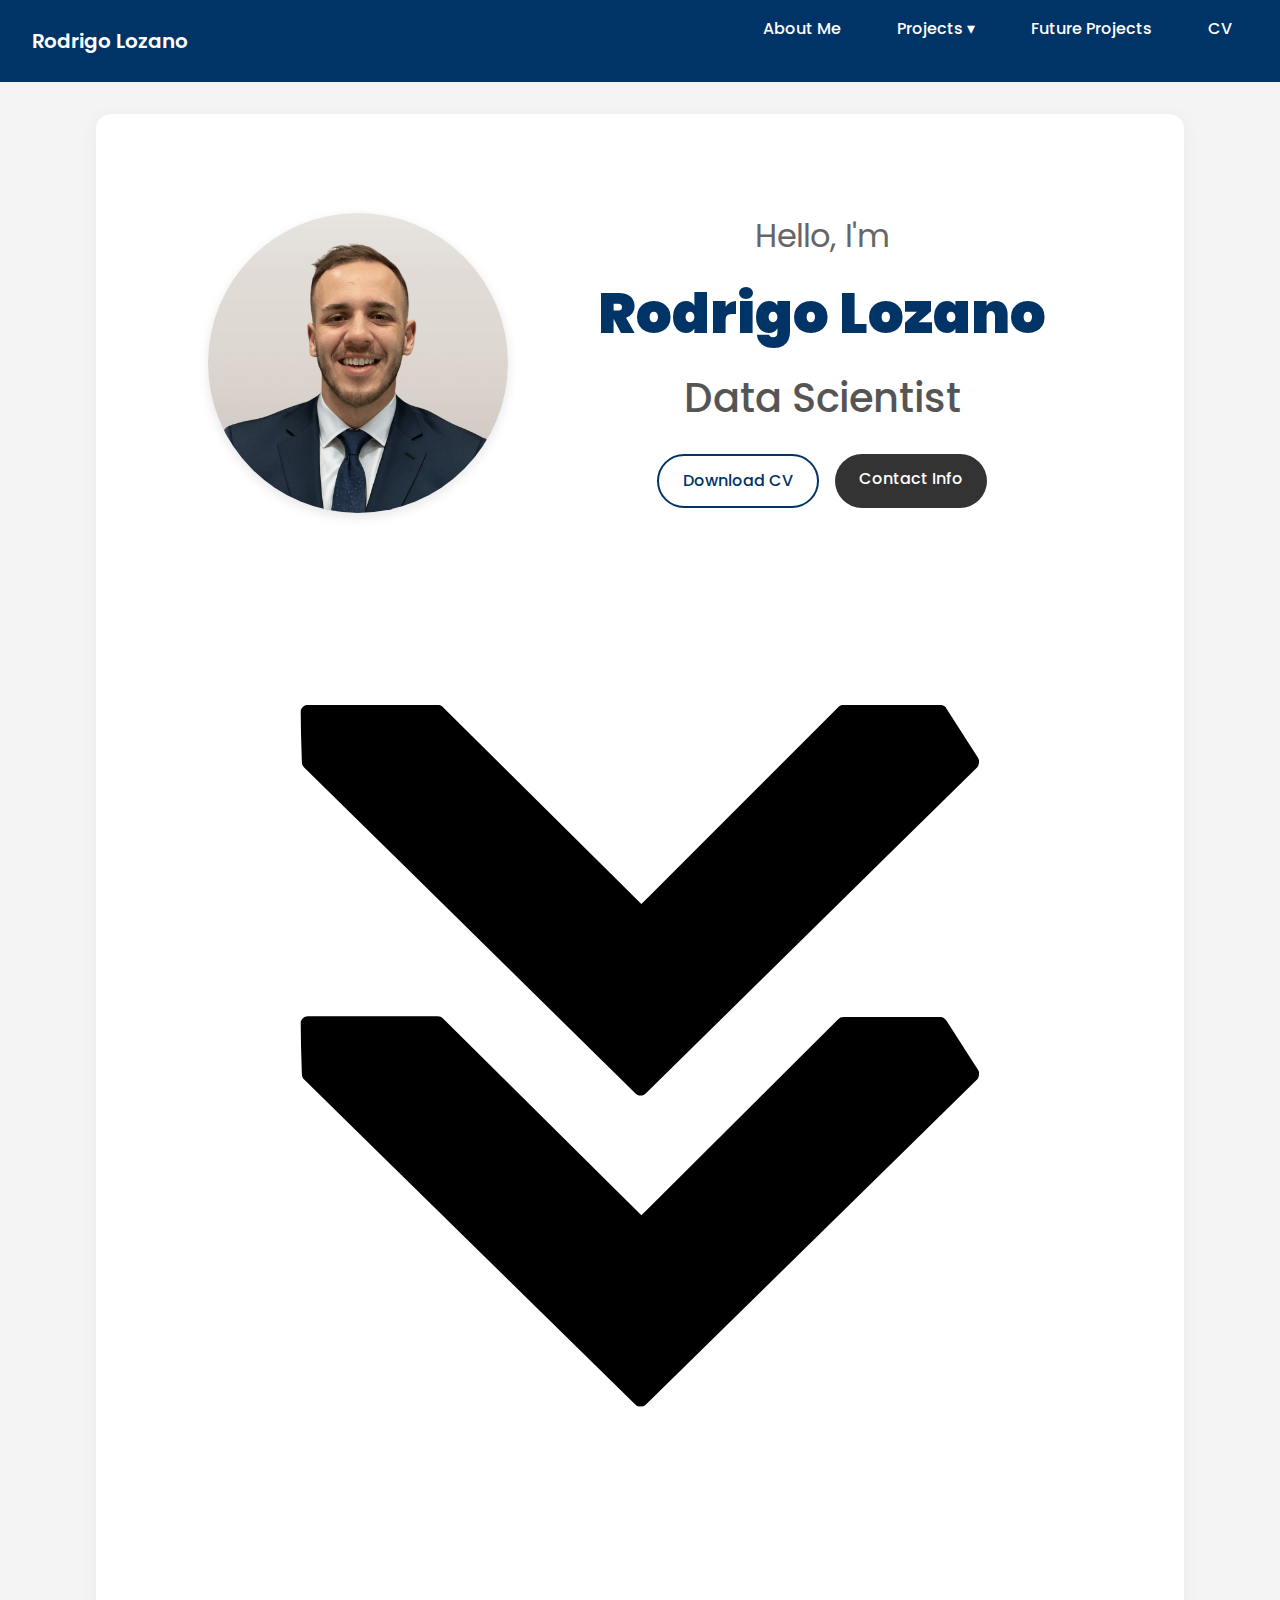
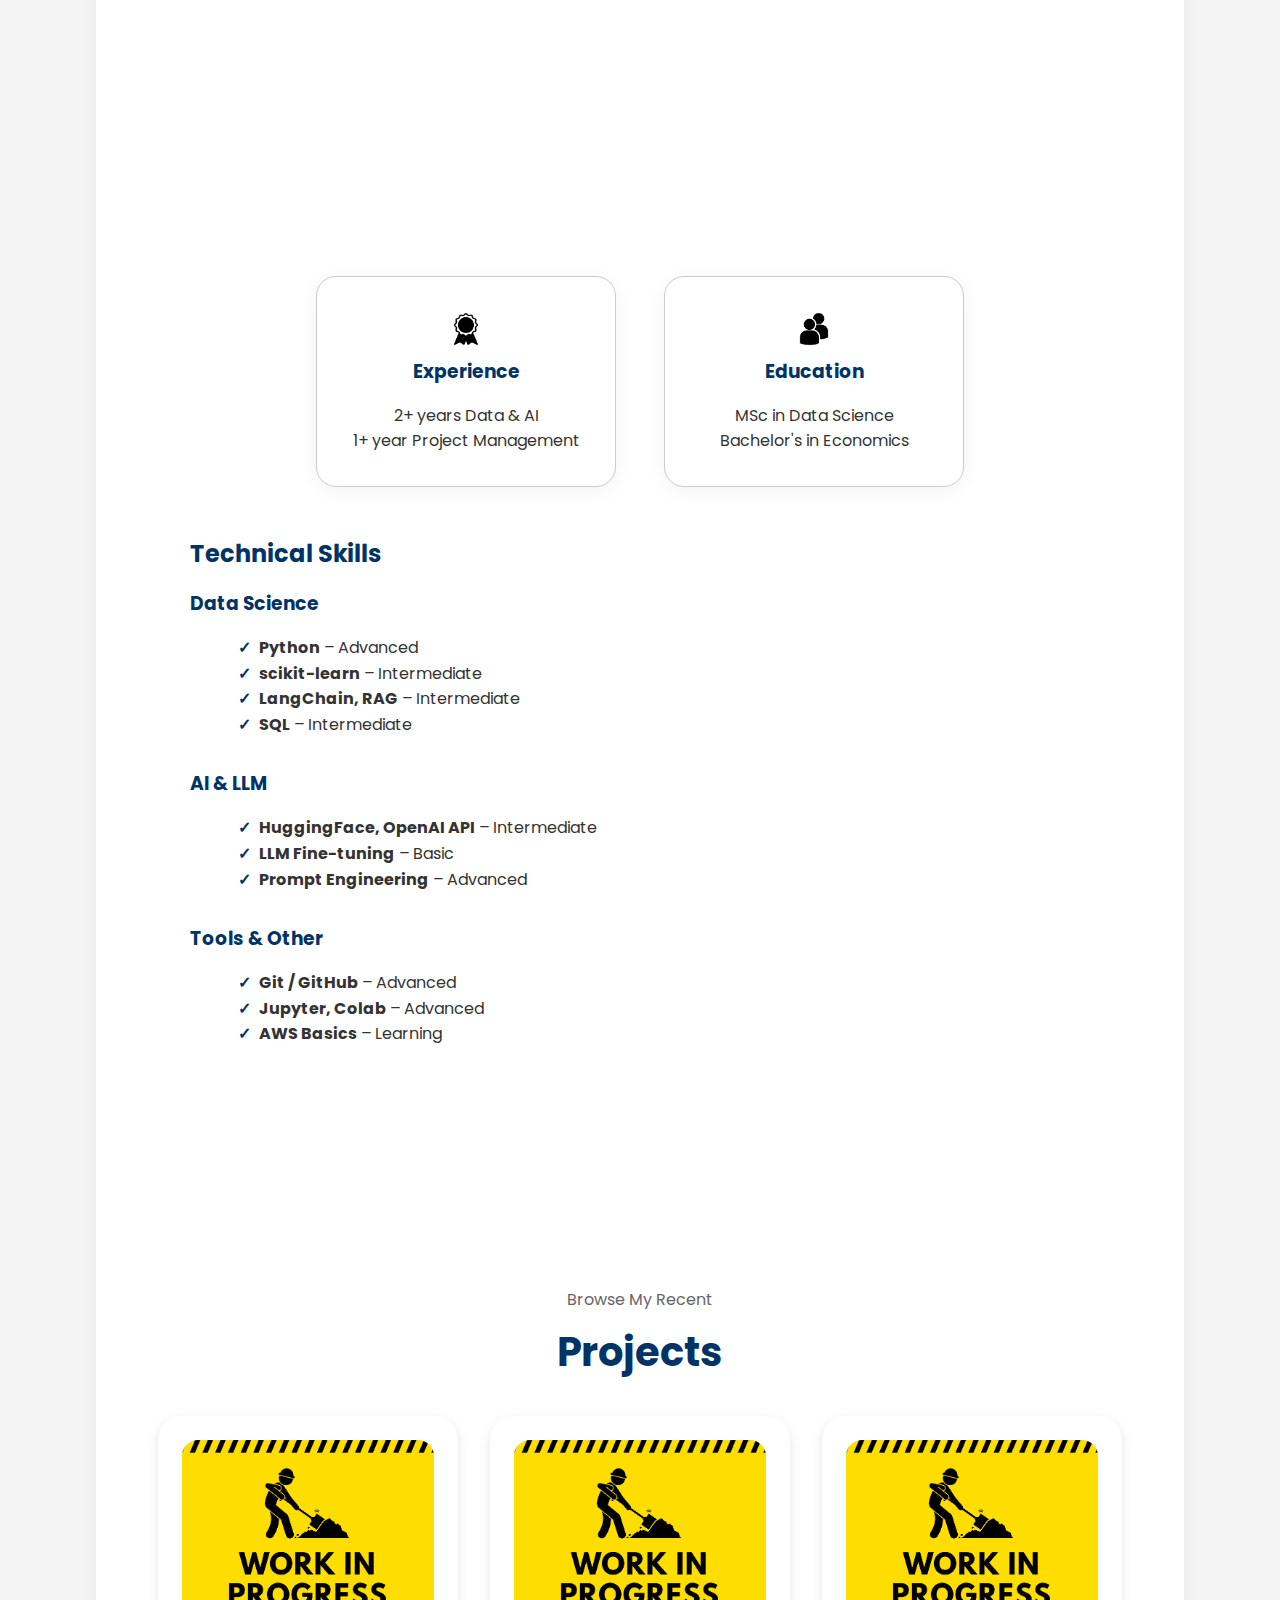
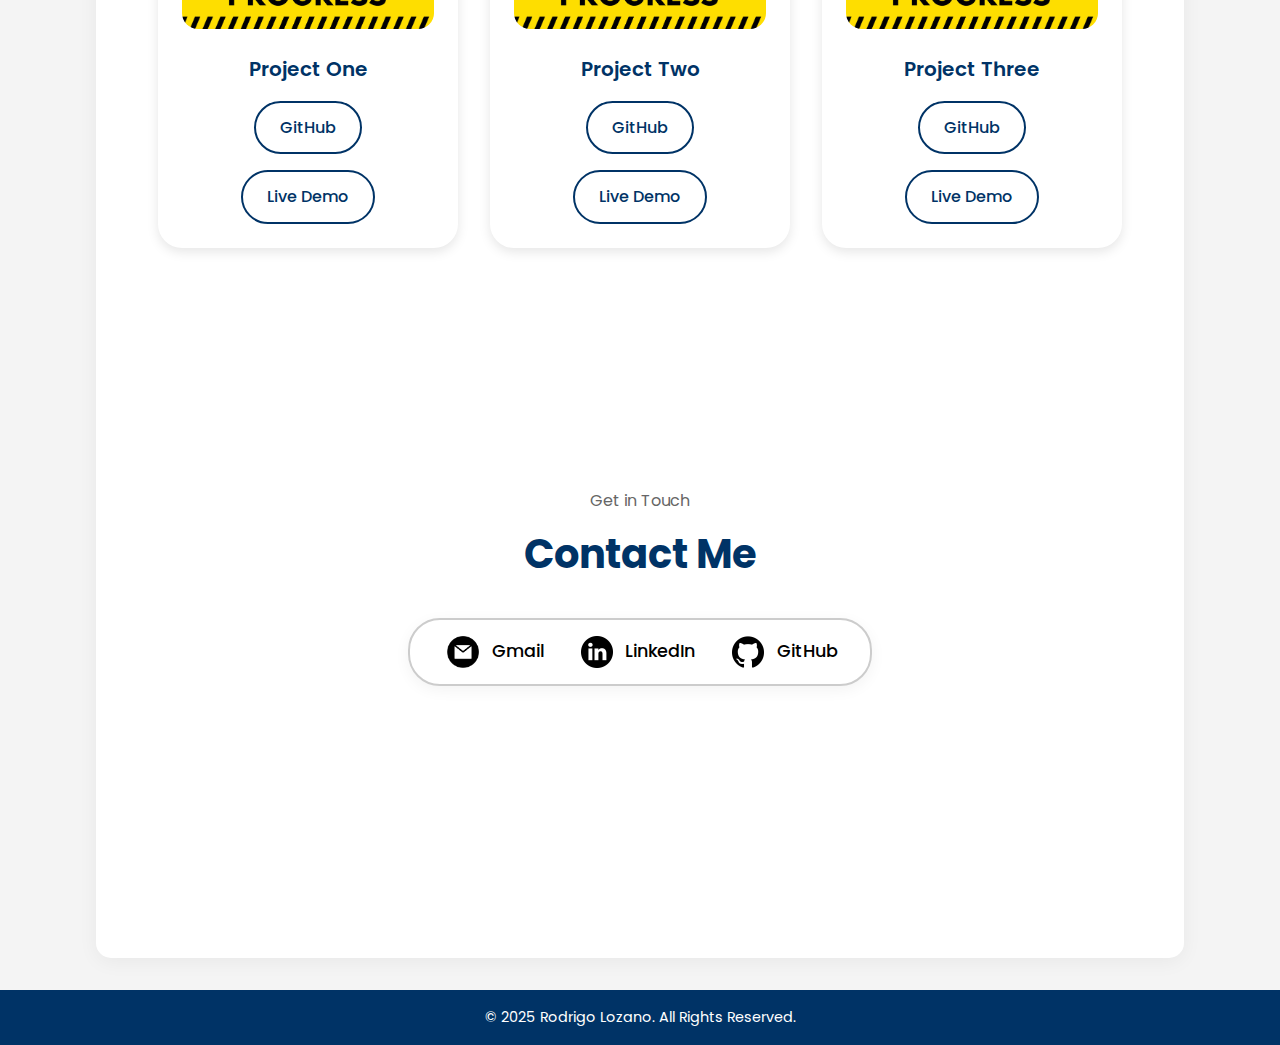
==== index.html @ 0133d7cf "Update index.html" ====
<!DOCTYPE html>
<html lang="es">
<head>
  <meta charset="UTF-8" />
  <meta name="viewport" content="width=device-width, initial-scale=1.0" />
  <link rel="icon" type="image/jpg" href="portfolio-html/assets/images/RL.jpg">
  <title>Rodrigo Lozano - Perfil Profesional</title>
  <link rel="stylesheet" href="./assets/css/styles.css" />
</head>
<body>
  <div id="menu-container"></div>

  <main>
    <!-- HERO -->
    <section class="hero" style="margin-bottom: 20rem;" style="margin-top: 15rem;">
      <div class="hero-img" >
        <img src="assets/images/IMG_8251-removebg-min_sq.png" alt="Rodrigo Lozano" />
      </div>
      <div class="hero-content">
        <p class="hero-subtitle">Hello, I'm</p>
        <h1 class="hero-title">Rodrigo Lozano</h1>
        <h2 class="hero-role">Data Scientist</h2>
        <div class="hero-buttons">
          <a href="cv.html" class="btn btn-outline">Download CV</a>
          <a href="#contact-section" class="btn btn-solid">Contact Info</a>
        </div>
      </div>
      <img src="./assets/images/arrow.png" alt="Arrow icon" class="icon arrow" onclick="location.href='./#mini-CV'">
    </section>

    <!-- MINI CV -->
    <section class="mini-CV" style="margin-bottom: 15rem;">
      
      <section class="cv-summary">
  <div class="cv-overview">
    <div class="cv-box">
      <img src="assets/images/experience.png" alt="Experience Icon" class="cv-icon" />
      <h3>Experience</h3>
      <p>2+ years Data & AI</p>
      <p>1+ year Project Management</p>
    </div>

    <div class="cv-box">
      <img src="assets/images/education.png" alt="Education Icon" class="cv-icon" />
      <h3>Education</h3>
      <p>MSc in Data Science</p>
      <p>Bachelor's in Economics</p>
    </div>
  </div>

  <div class="cv-skills">
    <h2 style="margin-top: 2rem;">Technical Skills</h2>

    <div class="cv-skill-group">
      <h3>Data Science</h3>
      <ul class="cv-skill-list">
        <li><strong>Python</strong> – Advanced</li>
        <li><strong>scikit-learn</strong> – Intermediate</li>
        <li><strong>LangChain, RAG</strong> – Intermediate</li>
        <li><strong>SQL</strong> – Intermediate</li>
      </ul>
    </div>

    <div class="cv-skill-group">
      <h3>AI & LLM</h3>
      <ul class="cv-skill-list">
        <li><strong>HuggingFace, OpenAI API</strong> – Intermediate</li>
        <li><strong>LLM Fine-tuning</strong> – Basic</li>
        <li><strong>Prompt Engineering</strong> – Advanced</li>
      </ul>
    </div>

    <div class="cv-skill-group">
      <h3>Tools & Other</h3>
      <ul class="cv-skill-list">
        <li><strong>Git / GitHub</strong> – Advanced</li>
        <li><strong>Jupyter, Colab</strong> – Advanced</li>
        <li><strong>AWS Basics</strong> – Learning</li>
      </ul>
    </div>
  </div>
</section>
    </section>

    <!-- PROJECT PREVIEWS -->    
    <section class="projects-section" style="margin-bottom: 15rem;">
  <p class="section-subtitle">Browse My Recent</p>
  <h2 class="section-title">Projects</h2>

  <div class="projects-container">

    <div class="project-card">
      <img src="./assets/images/project1-1.png" alt="Project 1">
      <h3>Project One</h3>
      <div class="project-links">
        <a href="https://github.com/RodLozano/project1" class="btn btn-outline" target="_blank">GitHub</a>
        <a href="projects/project1.html" class="btn btn-outline">Live Demo</a>
      </div>
    </div>

    <div class="project-card">
      <img src="./assets/images/project1-1.png" alt="Project 2">
      <h3>Project Two</h3>
      <div class="project-links">
        <a href="https://github.com/RodLozano/project2" class="btn btn-outline" target="_blank">GitHub</a>
        <a href="projects/project2.html" class="btn btn-outline">Live Demo</a>
      </div>
    </div>

    <div class="project-card">
      <img src="./assets/images/project1-1.png" alt="Project 3">
      <h3>Project Three</h3>
      <div class="project-links">
        <a href="https://github.com/RodLozano/project3" class="btn btn-outline" target="_blank">GitHub</a>
        <a href="projects/project3.html" class="btn btn-outline">Live Demo</a>
      </div>
    </div>

  </div>
</section>

    <!-- CONTACT SECTION -->
    <section id="contact-section" class="contact-section" style="margin-bottom: 15rem;" style="margin-top: 5rem;">
      <p class="section-subtitle">Get in Touch</p>
      <h2 class="section-title" style="color: #003366;">Contact Me</h2>
      <div class="contact-box">
        <a href="mailto:rodrigo@email.com" class="contact-link">
          <img src="assets/images/email.png" alt="Email" class="social-icon" />
          <span>Gmail</span>
        </a>
        <a href="https://www.linkedin.com/in/rodrigo-lozano-lucianez/" target="_blank" class="contact-link">
          <img src="assets/images/linkedin.png" alt="LinkedIn" class="social-icon" />
          <span>LinkedIn</span>
        </a>
        <a href="https://github.com/RodLozano" target="_blank" class="contact-link">
          <img src="assets/images/github.png" alt="GitHub" class="social-icon" />
          <span>GitHub</span>
        </a>
      </div>
    </section>
  </main>

  <!-- FOOTER -->
  <footer class="site-footer">
    <nav>
      <div class="nav-links-container">
        <p>&copy; 2025 Rodrigo Lozano. All Rights Reserved.</p>
      </div>
    </nav>
  </footer>

  <!-- JS para menú -->
  <script>
    fetch('menu.html')
      .then(response => response.text())
      .then(data => {
        document.getElementById('menu-container').innerHTML = data;

        const toggle = document.getElementById("dropdownToggle");
        const menu = document.getElementById("dropdownMenu");
        const hamburger = document.querySelector(".menu-toggle");
        const navMenu = document.querySelector(".nav-menu");

        toggle?.addEventListener("click", function(event) {
          event.preventDefault();
          menu.classList.toggle("show");
        });

        hamburger?.addEventListener("click", function() {
          navMenu.classList.toggle("show");
        });
      });
  </script>
</body>
</html>
---- assets/css/styles.css ----
/* Import Google Font */
@import url("https://fonts.googleapis.com/css2?family=Poppins:wght@300;400;500;600&display=swap");

/* Reset & Base */
* {
  margin: 0;
  padding: 0;
  box-sizing: border-box;
  font-family: "Poppins", sans-serif;
}

html {
  scroll-behavior: smooth;
}

body {
  background-color: #f4f4f4;
  color: #333;
  line-height: 1.6;
  font-size: 16px;
}

a {
  color: #0066cc;
  text-decoration: none;
  transition: color 0.3s ease;
}

a:hover {
  text-decoration: underline;
  color: #004080;
}

h1, h2, h3 {
  color: #003366;
  margin-bottom: 1rem;
}

main {
  width: 85%;
  margin: 2rem auto;
  padding: 2rem;
  background-color: white;
  border-radius: 15px;
  box-shadow: 0 4px 20px rgba(0, 0, 0, 0.05);
}

ul {
  list-style-type: disc;
  margin-left: 2rem;
  margin-bottom: 1.5rem;
}

/* Navigation */
.navbar {
  display: flex;
  align-items: center;
  justify-content: space-between;
  padding: 1rem 2rem;
  background-color: #003366;
}

.logo {
  font-size: 1.25rem;
  font-weight: 600;
  color: white;
  text-decoration: none;
  margin-right: auto;
}

.logo:hover {
  text-decoration: none;
  color: white;
}

.menu-toggle {
  display: none;
  font-size: 1.75rem;
  background: none;
  border: none;
  color: white;
  cursor: pointer;
  position: absolute;
  top: 1rem;
  right: 1.5rem;
  z-index: 200;
}

.nav-menu {
  display: flex;
  gap: 1.5rem;
  justify-content: flex-end;
  align-items: center;
  list-style: none;
}

.nav-menu li {
  position: relative;
}

.nav-menu a {
  color: white;
  font-weight: 500;
  padding: 0.75rem 1rem;
  border-radius: 8px;
  transition: background-color 0.3s ease;
}

.nav-menu a:hover {
  background-color: #004080;
}

.dropdown-content {
  display: none;
  position: absolute;
  top: 100%;
  left: 0;
  background-color: #004080;
  min-width: 200px;
  border-radius: 8px;
  box-shadow: 0 4px 12px rgba(0, 0, 0, 0.1);
  z-index: 100;
  padding: 0.5rem 0;
}

.dropdown-content li a {
  padding: 0.75rem 1rem;
  color: white;
}

.dropdown-content li a:hover {
  background-color: #005599;
}
.dropdown:hover .dropdown-content {
  display: block;
}
.show {
  display: block;
}

/* Hero Section */
.hero {
  display: flex;
  flex-wrap: wrap;
  align-items: center;
  justify-content: center;
  gap: 2rem;
  margin-top: 4rem;
  margin-bottom: 4rem;
  text-align: center;
  padding: 0 1rem;
}

.hero-img img {
  width: 100%;
  max-width: 300px;
  height: auto;
  aspect-ratio: 1 / 1;
  object-fit: cover;
  border-radius: 50%;
  box-shadow: 0 4px 12px rgba(0, 0, 0, 0.1);
}
.hero-img {
  margin-right: 2rem;
}

@media (max-width: 768px) {
  .hero-img {
    margin-right: 0;
    margin-bottom: 1.5rem;
  }
}
.hero-content {
  max-width: 500px;
  width: 100%;
}

.hero-subtitle {
  font-size: clamp(1.2rem, 2.5vw, 2rem);
  color: #666;
  margin-bottom: 0.5rem;
}

.hero-title {
  font-size: clamp(2rem, 5vw, 3.5rem);
  font-weight: 900;
  margin-bottom: 0.5rem;
}

.hero-role {
  font-size: clamp(1.5rem, 4vw, 2.5rem);
  font-weight: 500;
  color: #555;
  margin-bottom: 1.5rem;
}

.hero-buttons {
  display: flex;
  justify-content: center;
  gap: 1rem;
  margin-bottom: 1rem;
  flex-wrap: wrap;
}


.btn {
  display: inline-block;
  padding: 0.75rem 1.5rem;
  font-weight: 500;
  border-radius: 30px;
  font-size: 1rem;
  text-decoration: none;
  cursor: pointer;
}

.btn-outline {
  border: 2px solid #003366;
  color: #003366;
  background-color: transparent;
}

.btn-outline:hover {
  background-color: #003366;
  color: white;
}

.btn-solid {
  background-color: #333;
  color: white;
  border: none;
}

/* Contact Section */
.contact-section {
  text-align: center;
  margin: 5rem 0;
}

.section-subtitle {
  color: #666;
  font-size: 1rem;
  margin-bottom: 0.5rem;
}

.section-title {
  font-size: 2.5rem;
  font-weight: 700;
  margin-bottom: 2rem;
  color: #003366;
}

.contact-box {
  display: inline-flex;
  gap: 2rem;
  padding: 1rem 2rem;
  border: 2px solid #ccc;
  border-radius: 2rem;
  background-color: white;
  box-shadow: 0 4px 15px rgba(0, 0, 0, 0.05);
}

.contact-link {
  display: flex;
  align-items: center;
  gap: 0.5rem;
  font-weight: 500;
  color: #000;
  text-decoration: none;
  font-size: 1.1rem;
}

.contact-link:hover {
  color: #0066cc;
}

.social-icon {
  width: 32px;
  height: 32px;
  object-fit: contain;
  transition: transform 0.2s ease;
  margin: 0 0.3rem;
  display: inline-block;
}

.social-icon:hover {
  transform: scale(1.1);
}

/* Footer */
.site-footer {
  background-color: #003366;
  color: white;
  text-align: center;
  padding: 1rem;
  font-size: 0.9rem;
}

/* CV Summary */
.cv-summary {
  margin-top: 3rem;
  text-align: center;
}

.cv-overview {
  display: flex;
  justify-content: center;
  gap: 3rem;
  flex-wrap: wrap;
  margin-bottom: 3rem;
}

.cv-box {
  border: 1px solid #ccc;
  border-radius: 20px;
  padding: 2rem;
  width: 300px;
  background-color: white;
  box-shadow: 0 4px 20px rgba(0, 0, 0, 0.05);
  text-align: center;
}

.cv-icon {
  width: 40px;
  height: 40px;
}

.cv-skills {
  max-width: 900px;
  margin: 0 auto;
  text-align: left;
}

.cv-skill-group {
  margin-bottom: 2rem;
}

.cv-skill-list {
  list-style: none;
  padding-left: 1rem;
}

.cv-skill-list li::before {
  content: "✓";
  margin-right: 0.5rem;
  color: #003366;
  font-weight: bold;
}

.tech-badge {
  display: inline-block;
  background-color: #003366;
  color: white;
  padding: 0.3rem 0.6rem;
  border-radius: 12px;
  font-size: 0.8rem;
  margin: 0.2rem 0.3rem;
}

/* Carousel */
.carousel-container {
  position: relative;
  overflow: hidden;
  max-width: 100%;
  margin: 2rem auto;
}

.carousel-track {
  display: flex;
  transition: transform 0.3s ease-in-out;
}

.carousel-image {
  max-width: 100%;
  height: auto;
  border-radius: 10px;
  margin-right: 1rem;
}

.carousel-btn {
  position: absolute;
  top: 50%;
  transform: translateY(-50%);
  background-color: rgba(0, 0, 0, 0.5);
  color: white;
  border: none;
  padding: 0.5rem 1rem;
  cursor: pointer;
  z-index: 1;
}

.carousel-btn.prev {
  left: 0;
}

.carousel-btn.next {
  right: 0;
}

/* Responsive */
@media (max-width: 768px) {
  .menu-toggle {
    display: block;
  }

  .nav-menu {
    display: none;
    flex-direction: column;
    align-items: flex-start;
    background-color: #003366;
    position: absolute;
    top: 60px;
    right: 0;
    width: 100%;
    padding: 1rem 1.5rem;
  }

  .nav-menu.show {
    display: flex;
  }

  .contact-box {
    flex-direction: column;
    gap: 1rem;
  }

  .hero-buttons {
    flex-direction: column;
    gap: 0.5rem;
  }

  .cv-overview {
    flex-direction: column;
    align-items: center;
  }
}
.projects-section {
  text-align: center;
  margin-top: 5rem;
}

.projects-container {
  display: flex;
  flex-wrap: wrap;
  justify-content: center;
  gap: 2rem;
  margin-top: 2rem;
}

.project-card {
  background-color: white;
  border-radius: 24px;
  padding: 1.5rem;
  max-width: 300px;
  box-shadow: 0 4px 12px rgba(0,0,0,0.1);
  transition: transform 0.3s ease;
}

.project-card img {
  width: 100%;
  border-radius: 16px;
  margin-bottom: 1rem;
}

.project-card h3 {
  font-size: 1.25rem;
  margin-bottom: 1rem;
  font-weight: 600;
}

.project-card:hover {
  transform: translateY(-5px);
}

.project-links {
  display: flex;
  justify-content: center;
  gap: 1rem;
  flex-wrap: wrap;
}
.dropdown-content {
  display: none;
  position: absolute;
  top: 100%;
  left: 0;
  background-color: #004080;
  min-width: 250px;
  border-radius: 8px;
  box-shadow: 0 4px 12px rgba(0, 0, 0, 0.15);
  z-index: 100;
  padding: 0.5rem 0;
}

.dropdown-content li {
  list-style: none; /* elimina el punto */
}

.dropdown-content li a {
  padding: 0.75rem 1.2rem;
  display: block;
  color: white;
  font-weight: 400;
  white-space: nowrap;
  text-align: left;
}

.dropdown-content li a:hover {
  background-color: #005599;
  color: #fff;
}

.dropdown {
  position: relative;
}
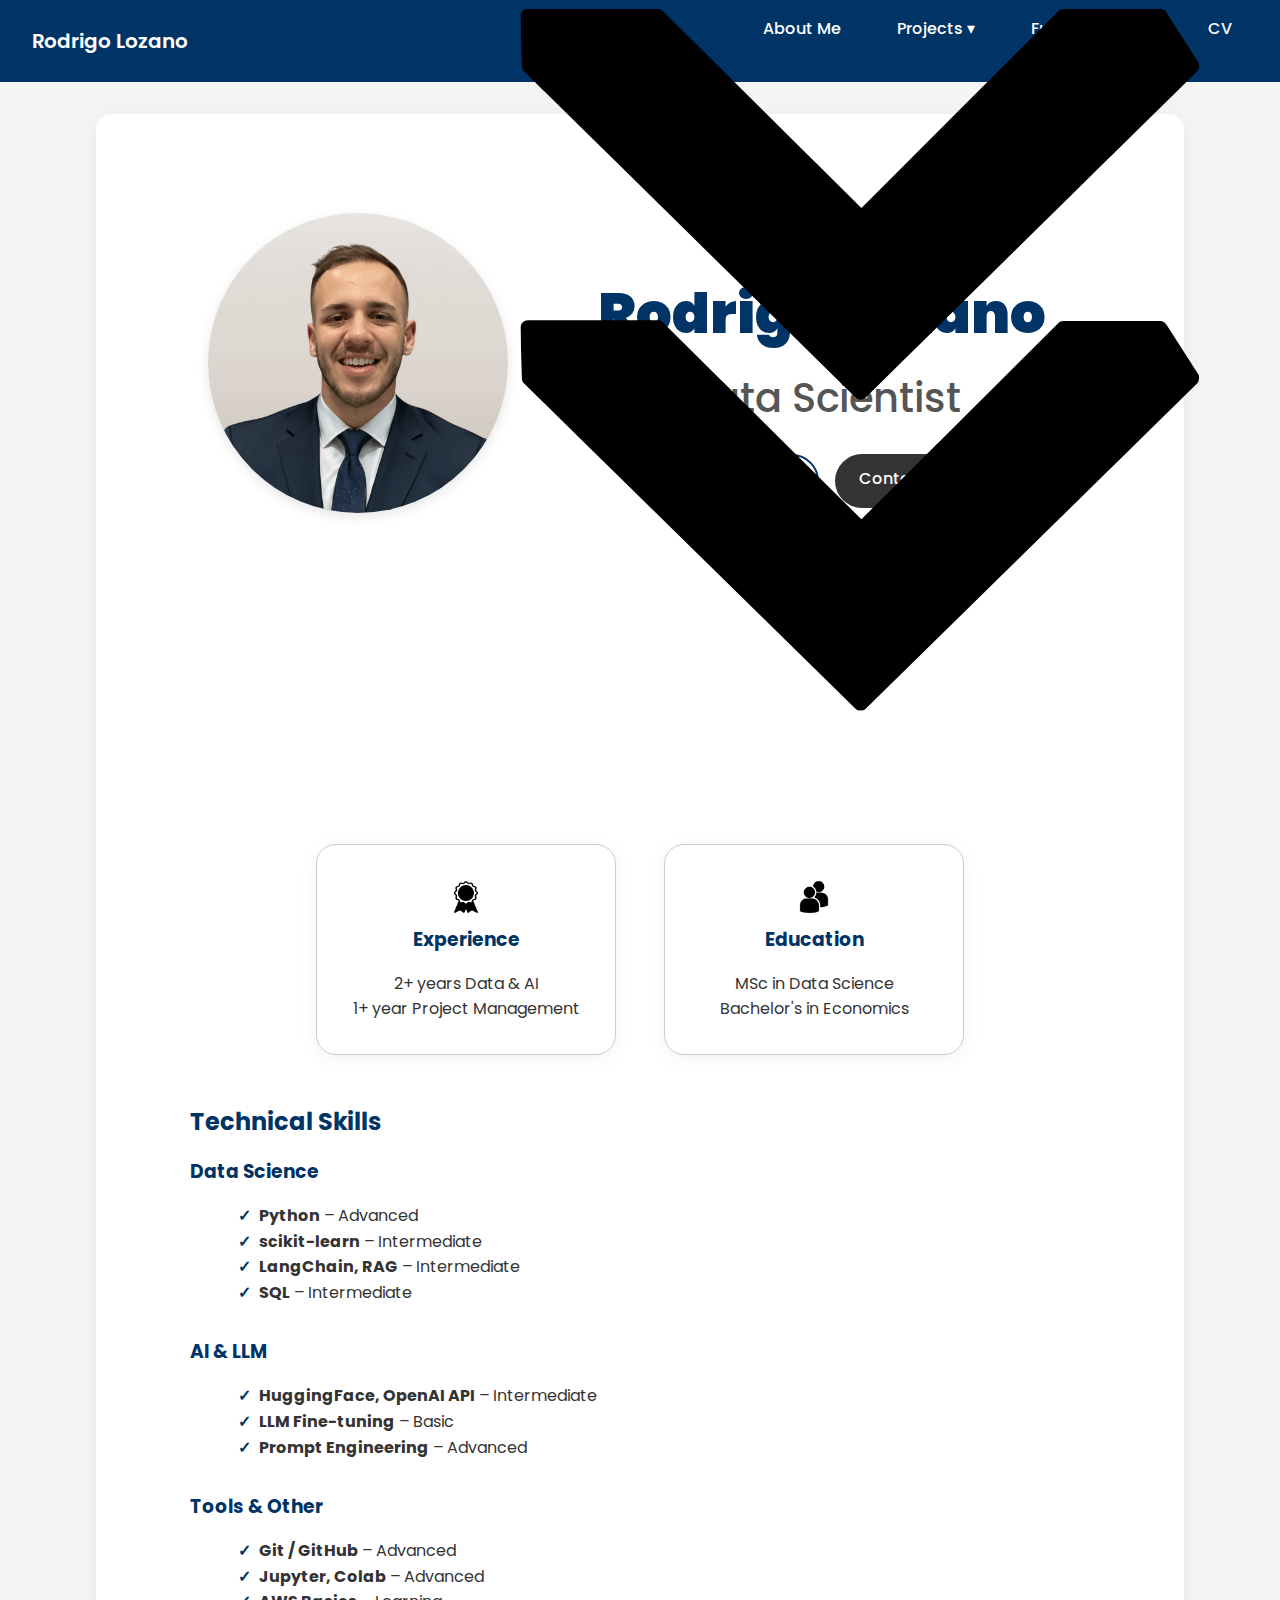
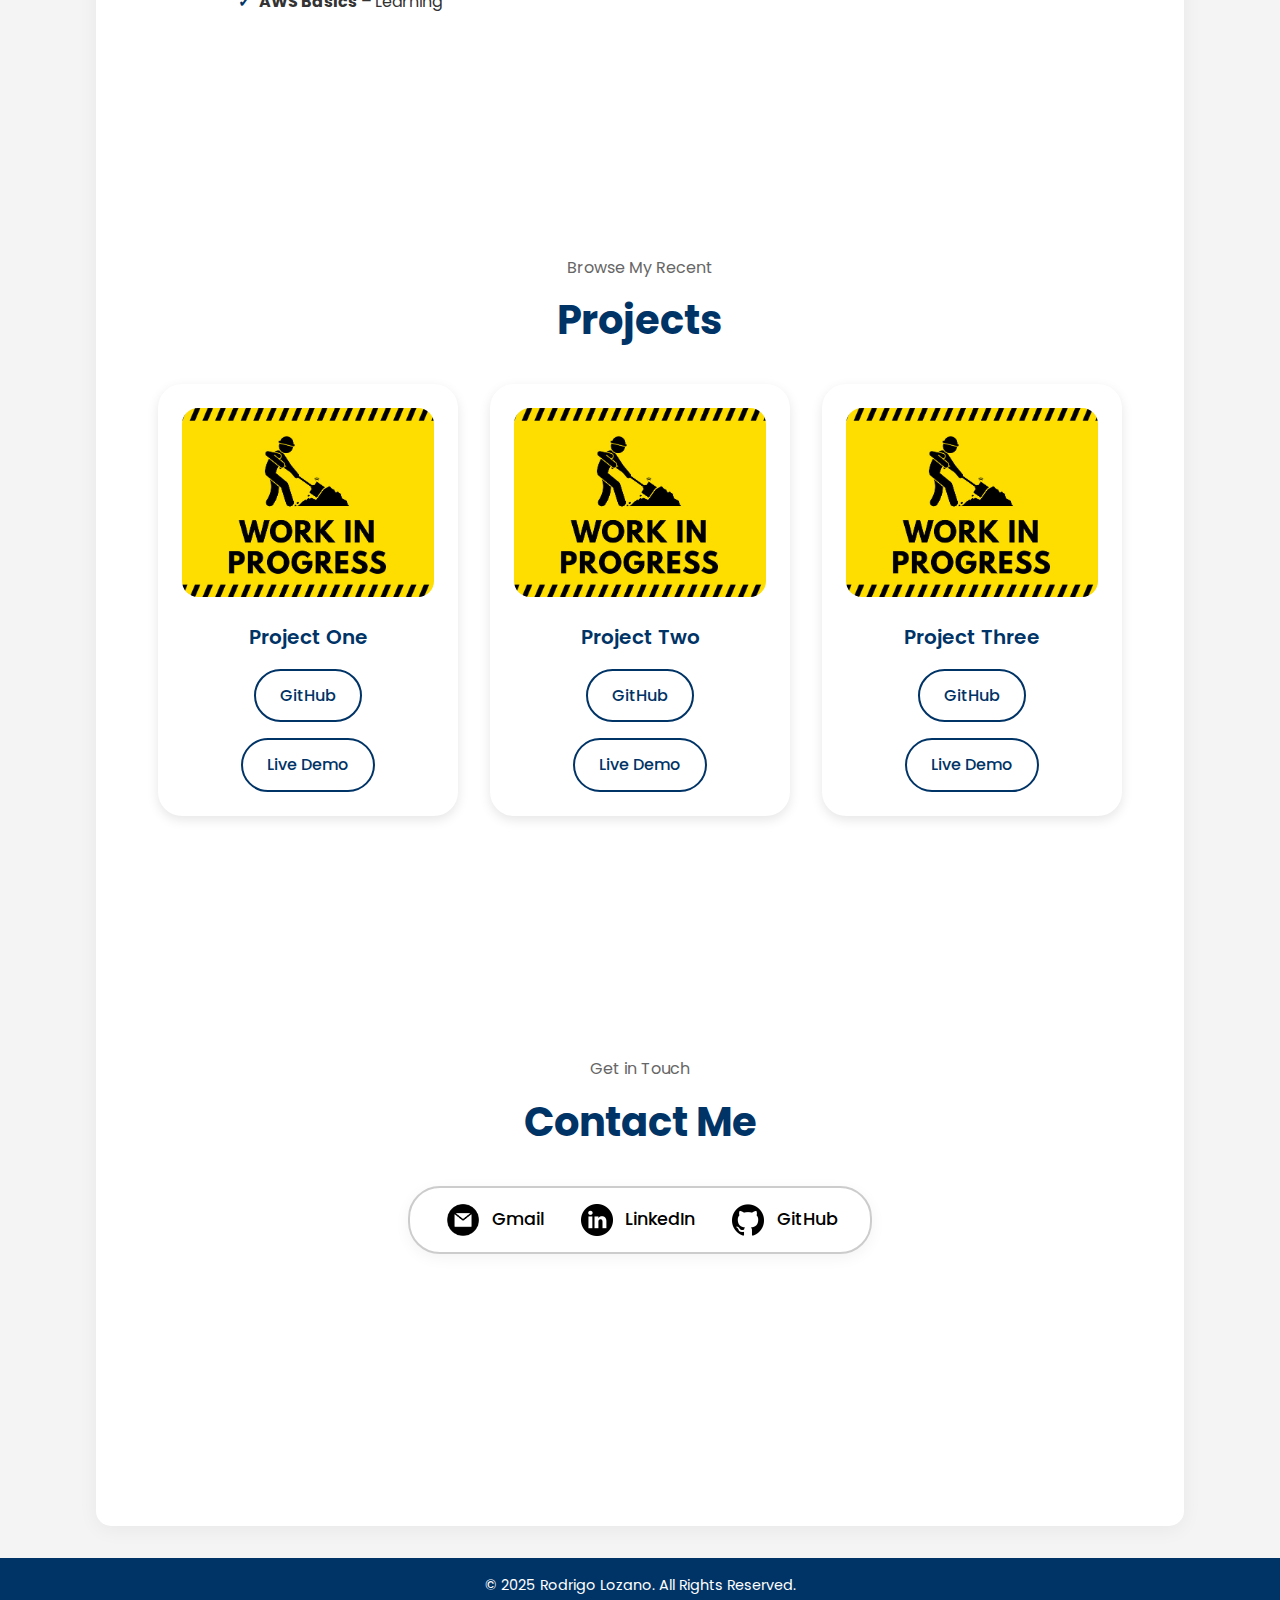
==== commit c65126d0: "Update index.html" ====
--- a/index.html
+++ b/index.html
@@ -25,7 +25,7 @@
           <a href="#contact-section" class="btn btn-solid">Contact Info</a>
         </div>
       </div>
-      <img src="./assets/images/arrow.png" alt="Arrow icon" class="icon arrow" onclick="location.href='./#mini-CV'">
+      <img src="./assets/images/arrow.png" alt="Arrow icon" class="icon arrow" onclick="location.href='./#cv-summary'">
     </section>
 
     <!-- MINI CV -->
--- a/assets/css/styles.css
+++ b/assets/css/styles.css
@@ -511,3 +511,8 @@
 .dropdown {
   position: relative;
 }
+.arrow {
+  position: absolute;
+  right: -5rem;
+  bottom: 2.5rem;
+}
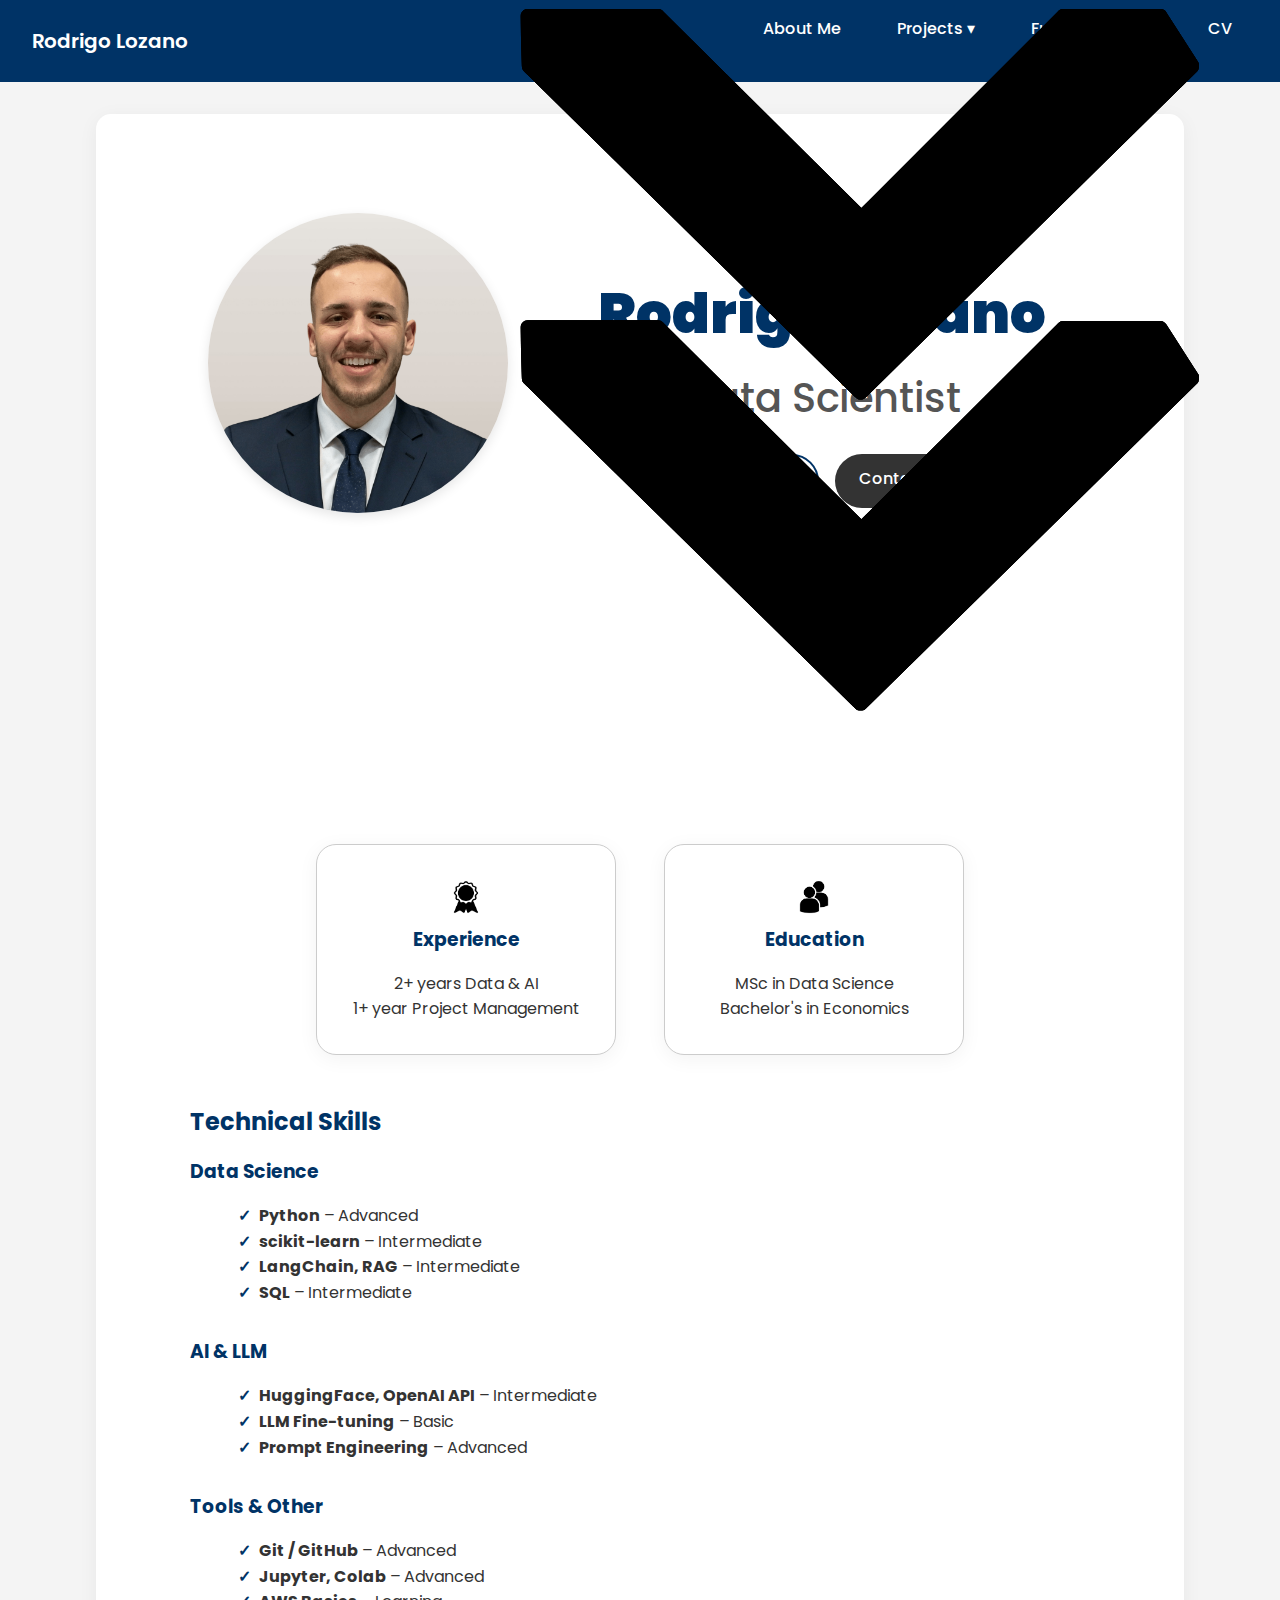
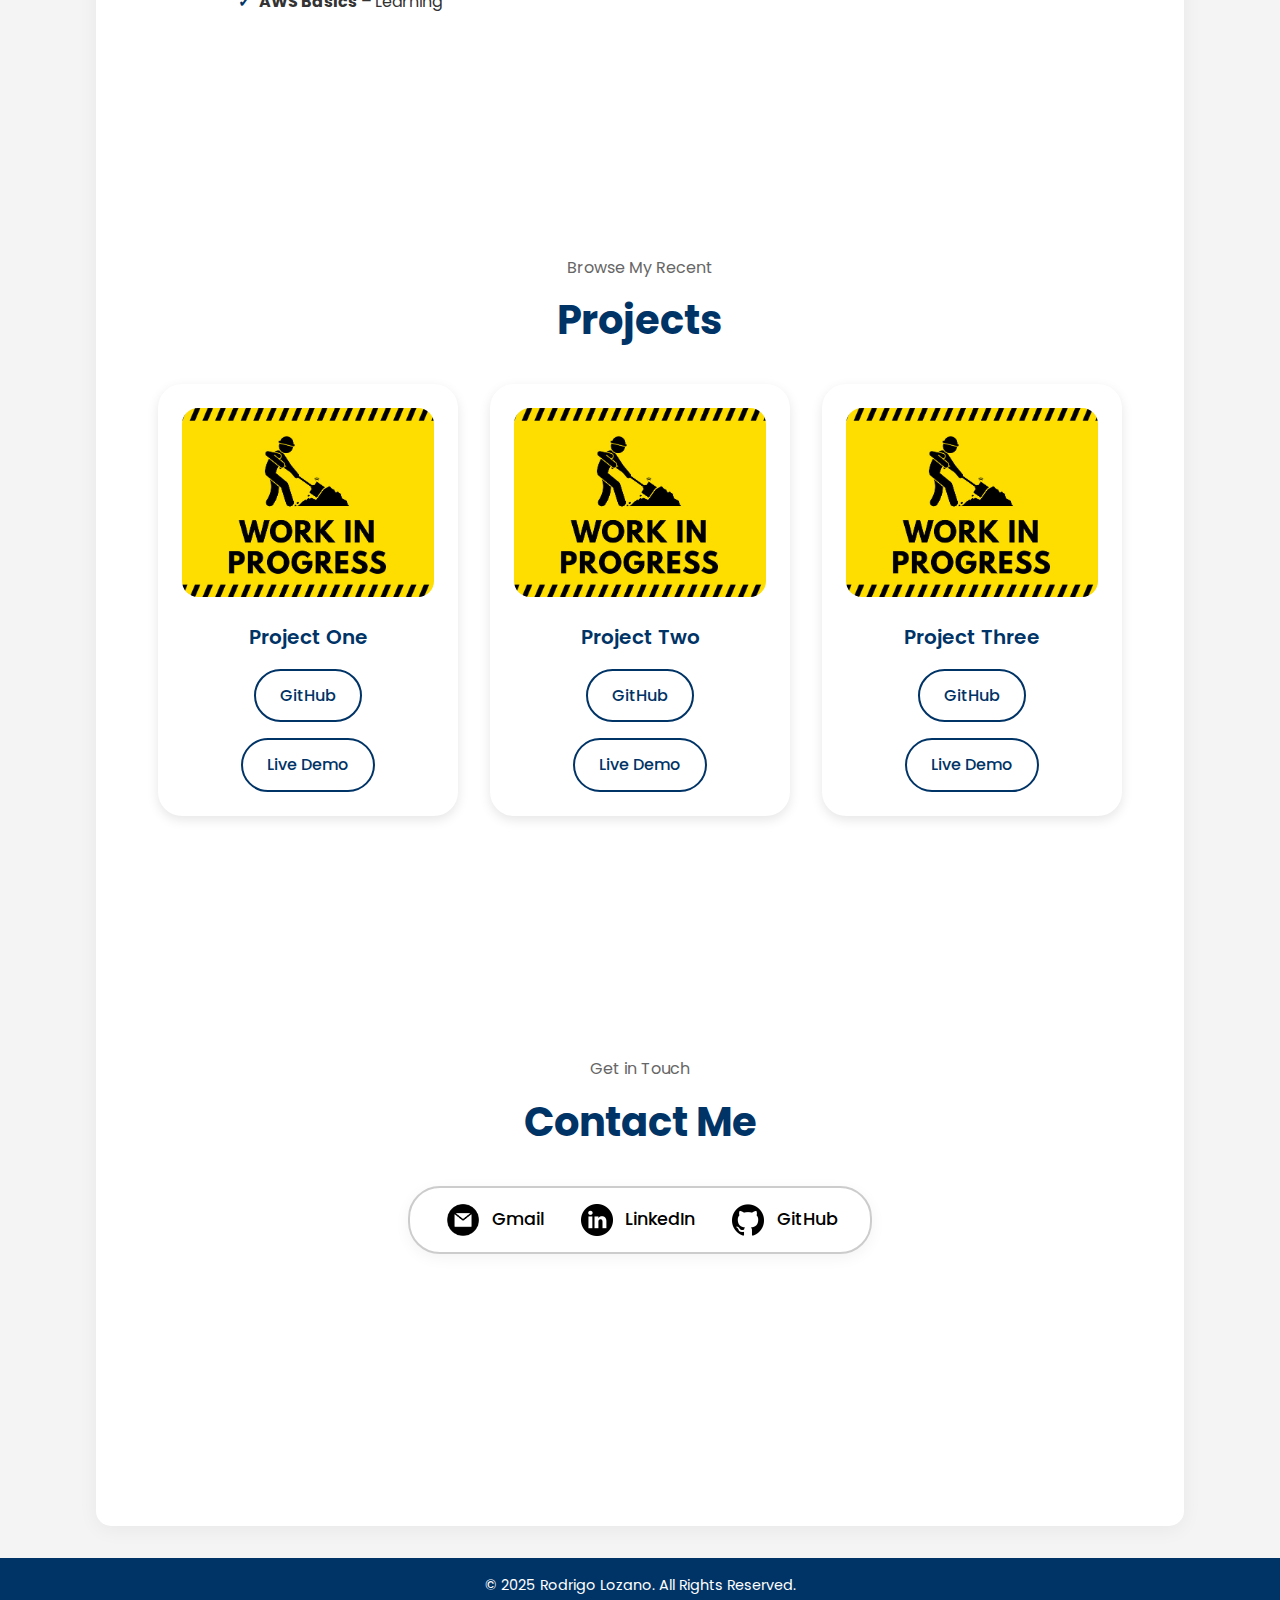
==== commit ed570541: "Update index.html" ====
--- a/index.html
+++ b/index.html
@@ -79,6 +79,7 @@
       </ul>
     </div>
   </div>
+        <img src="./assets/images/arrow.png" alt="Arrow icon" class="icon arrow" onclick="location.href='./#projects-section'">
 </section>
     </section>
 
@@ -116,7 +117,8 @@
       </div>
     </div>
 
-  </div>
+  </div>      
+        <img src="./assets/images/arrow.png" alt="Arrow icon" class="icon arrow" onclick="location.href='./#contact-section'">
 </section>
 
     <!-- CONTACT SECTION -->
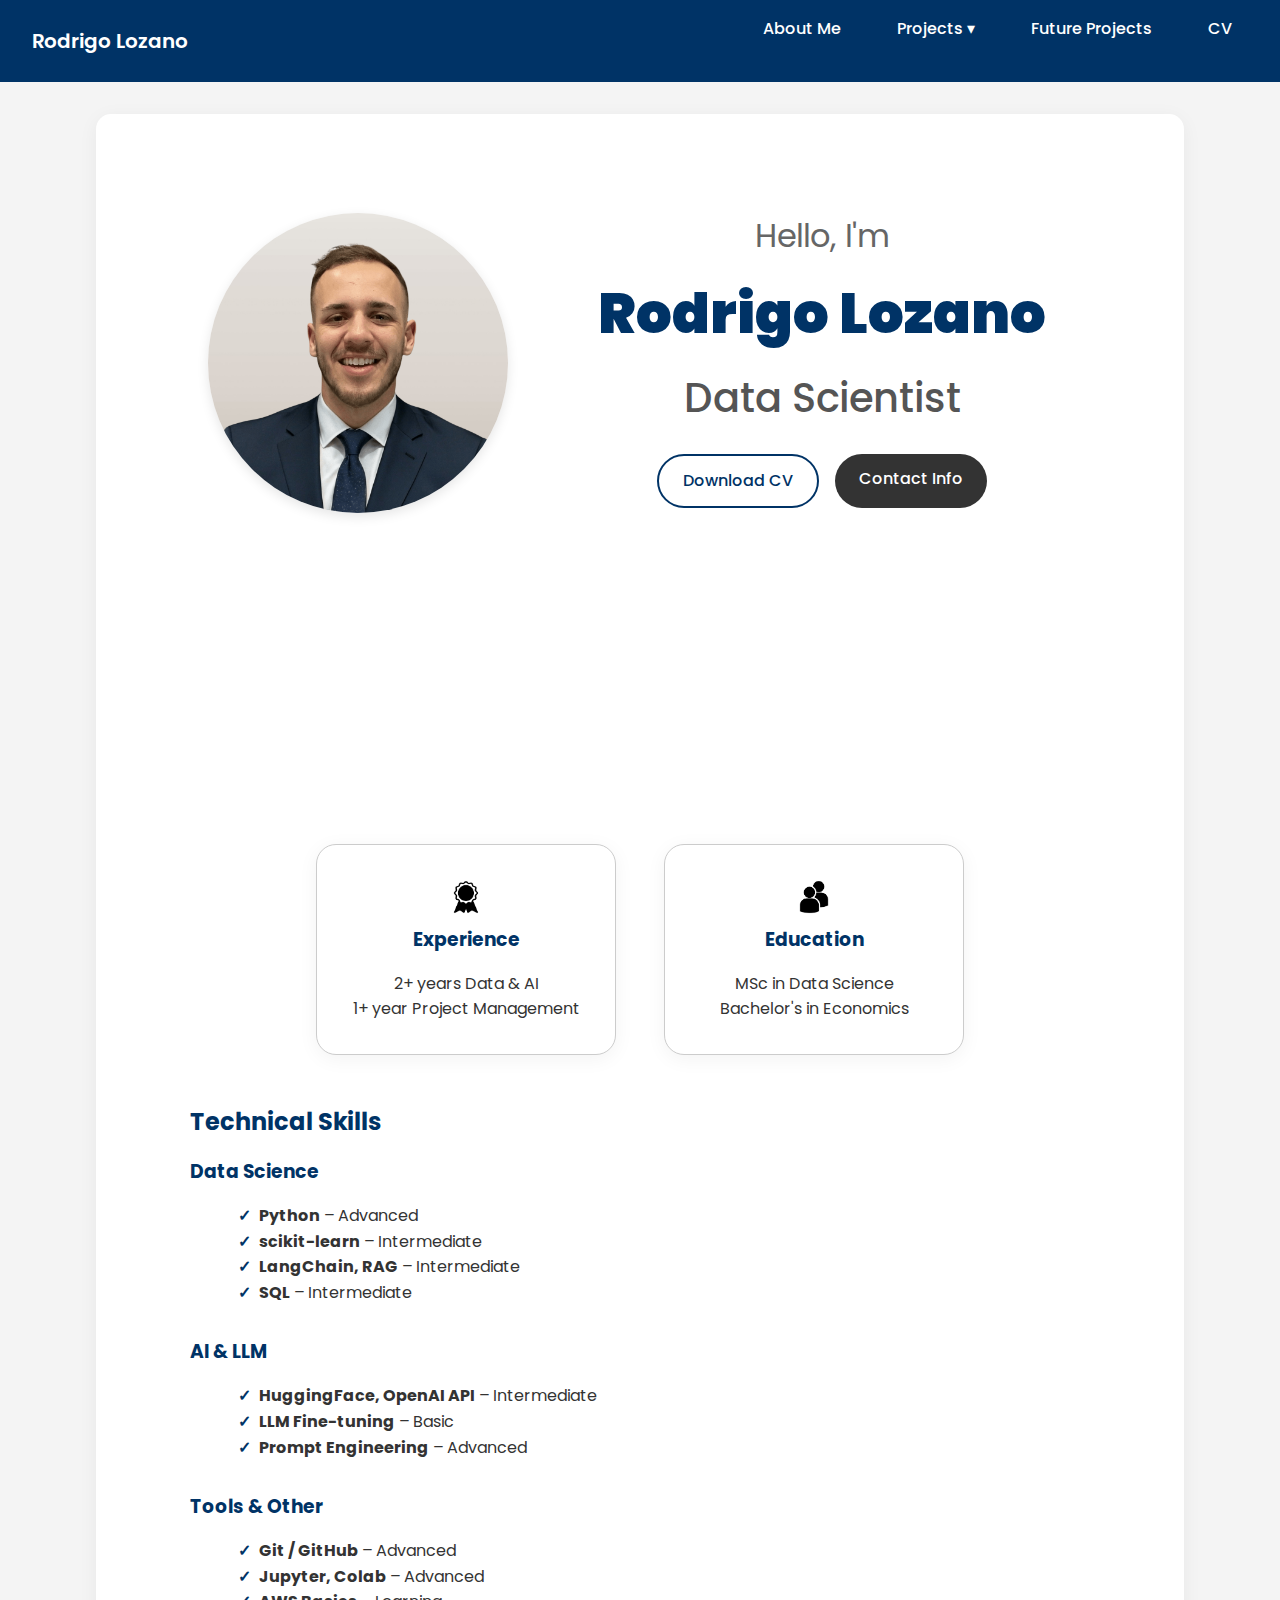
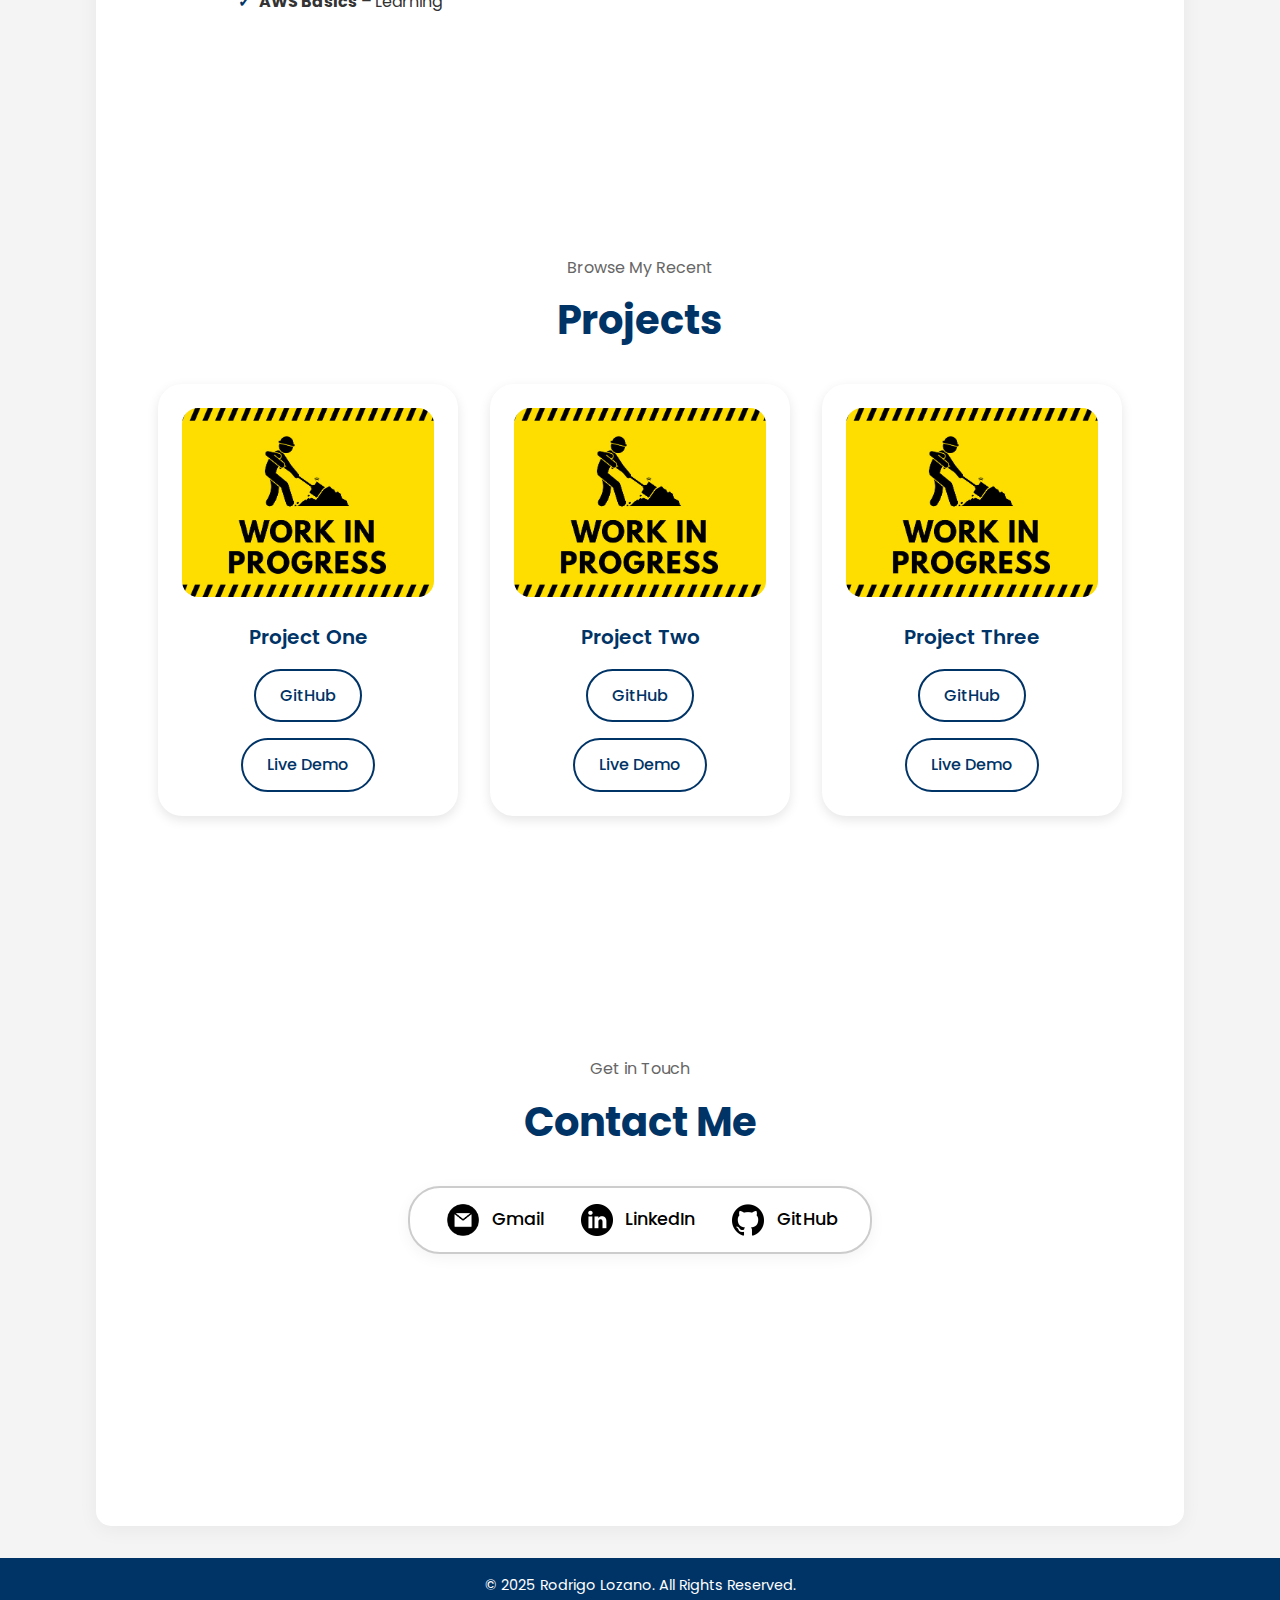
==== commit 7595e88e: "Update index.html" ====
--- a/index.html
+++ b/index.html
@@ -25,7 +25,7 @@
           <a href="#contact-section" class="btn btn-solid">Contact Info</a>
         </div>
       </div>
-      <img src="./assets/images/arrow.png" alt="Arrow icon" class="icon arrow" onclick="location.href='./#cv-summary'">
+      <img src="./assets/images/arrow.png" alt="arrow" class="arrow" onclick="location.href='./#cv-summary'">
     </section>
 
     <!-- MINI CV -->
@@ -79,7 +79,7 @@
       </ul>
     </div>
   </div>
-        <img src="./assets/images/arrow.png" alt="Arrow icon" class="icon arrow" onclick="location.href='./#projects-section'">
+        <img src="./assets/images/arrow.png" alt="Arrow icon" class="arrow" onclick="location.href='./#projects-section'">
 </section>
     </section>
 
@@ -118,7 +118,7 @@
     </div>
 
   </div>      
-        <img src="./assets/images/arrow.png" alt="Arrow icon" class="icon arrow" onclick="location.href='./#contact-section'">
+        <img src="./assets/images/arrow.png" alt="Arrow icon" class="arrow" onclick="location.href='./#contact-section'">
 </section>
 
     <!-- CONTACT SECTION -->
--- a/assets/css/styles.css
+++ b/assets/css/styles.css
@@ -513,6 +513,8 @@
 }
 .arrow {
   position: absolute;
+  width: 32px;
+  height: 32px;
   right: -5rem;
   bottom: 2.5rem;
 }
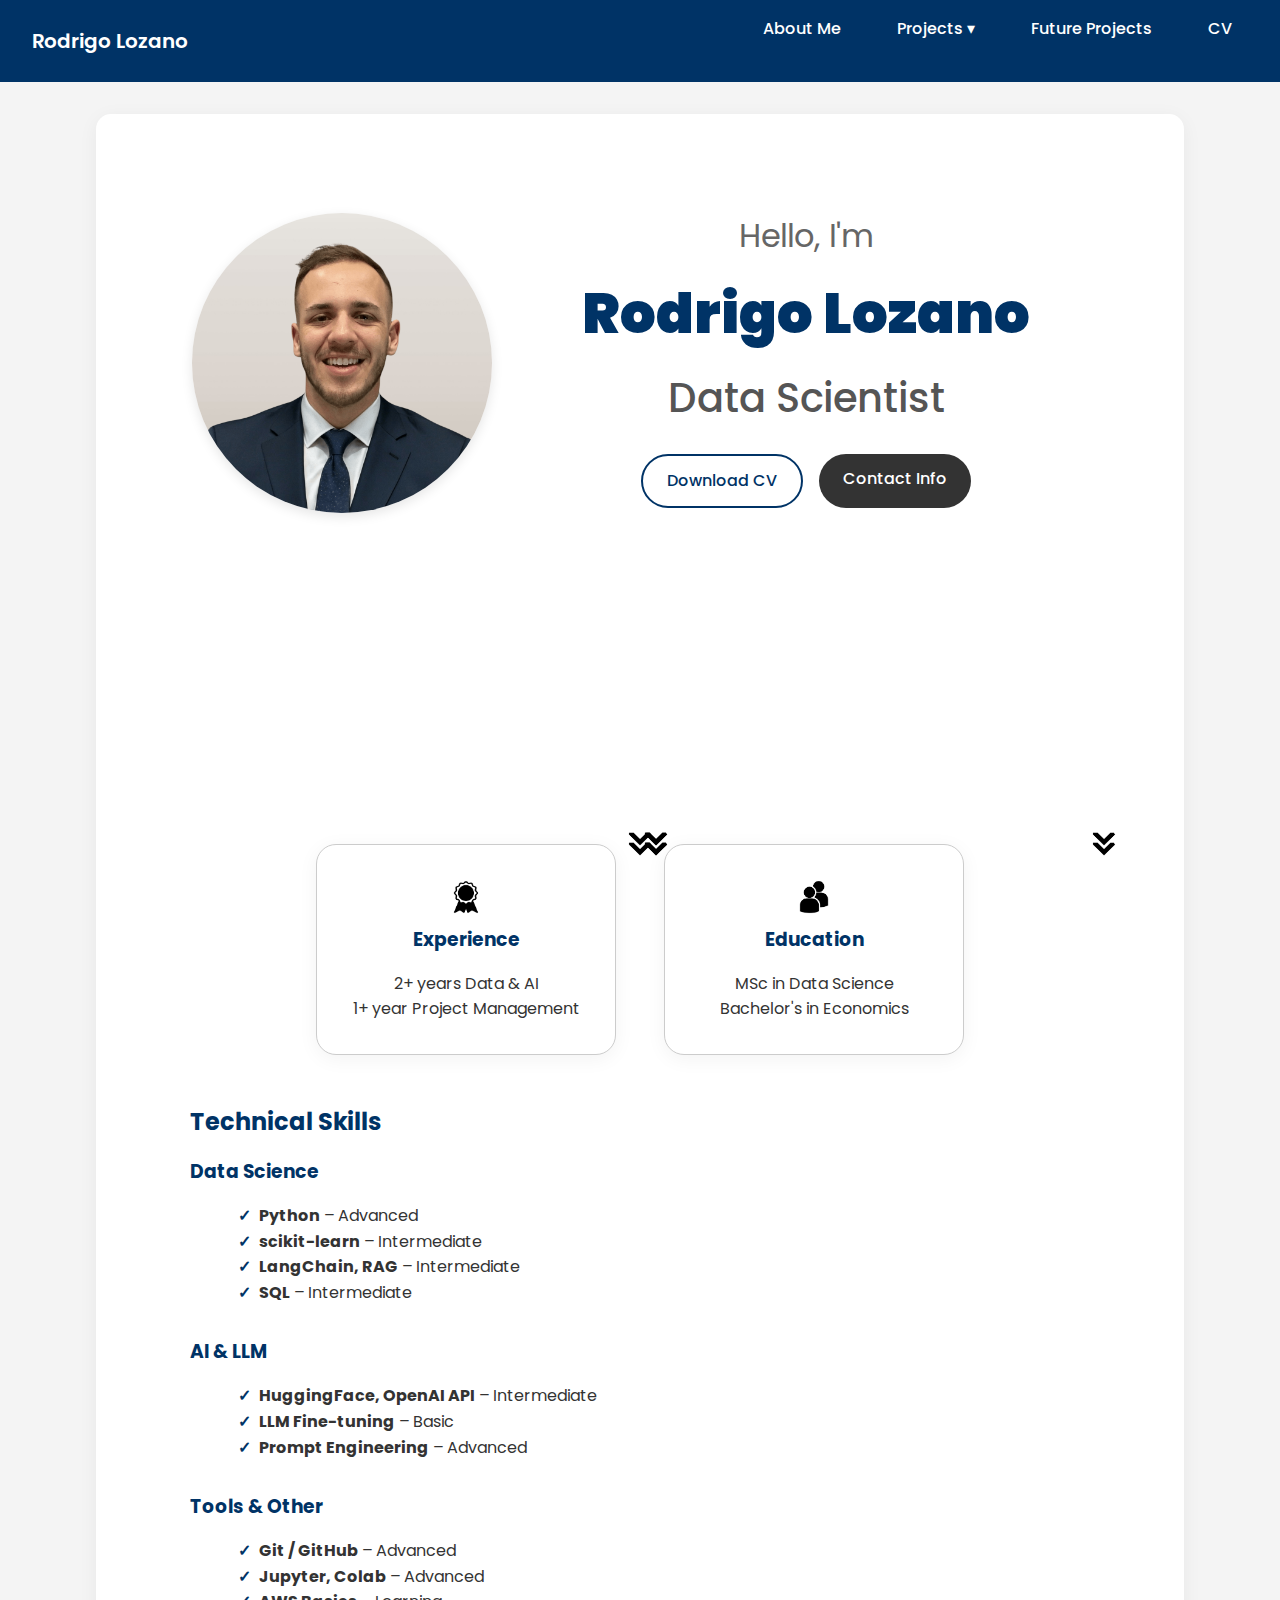
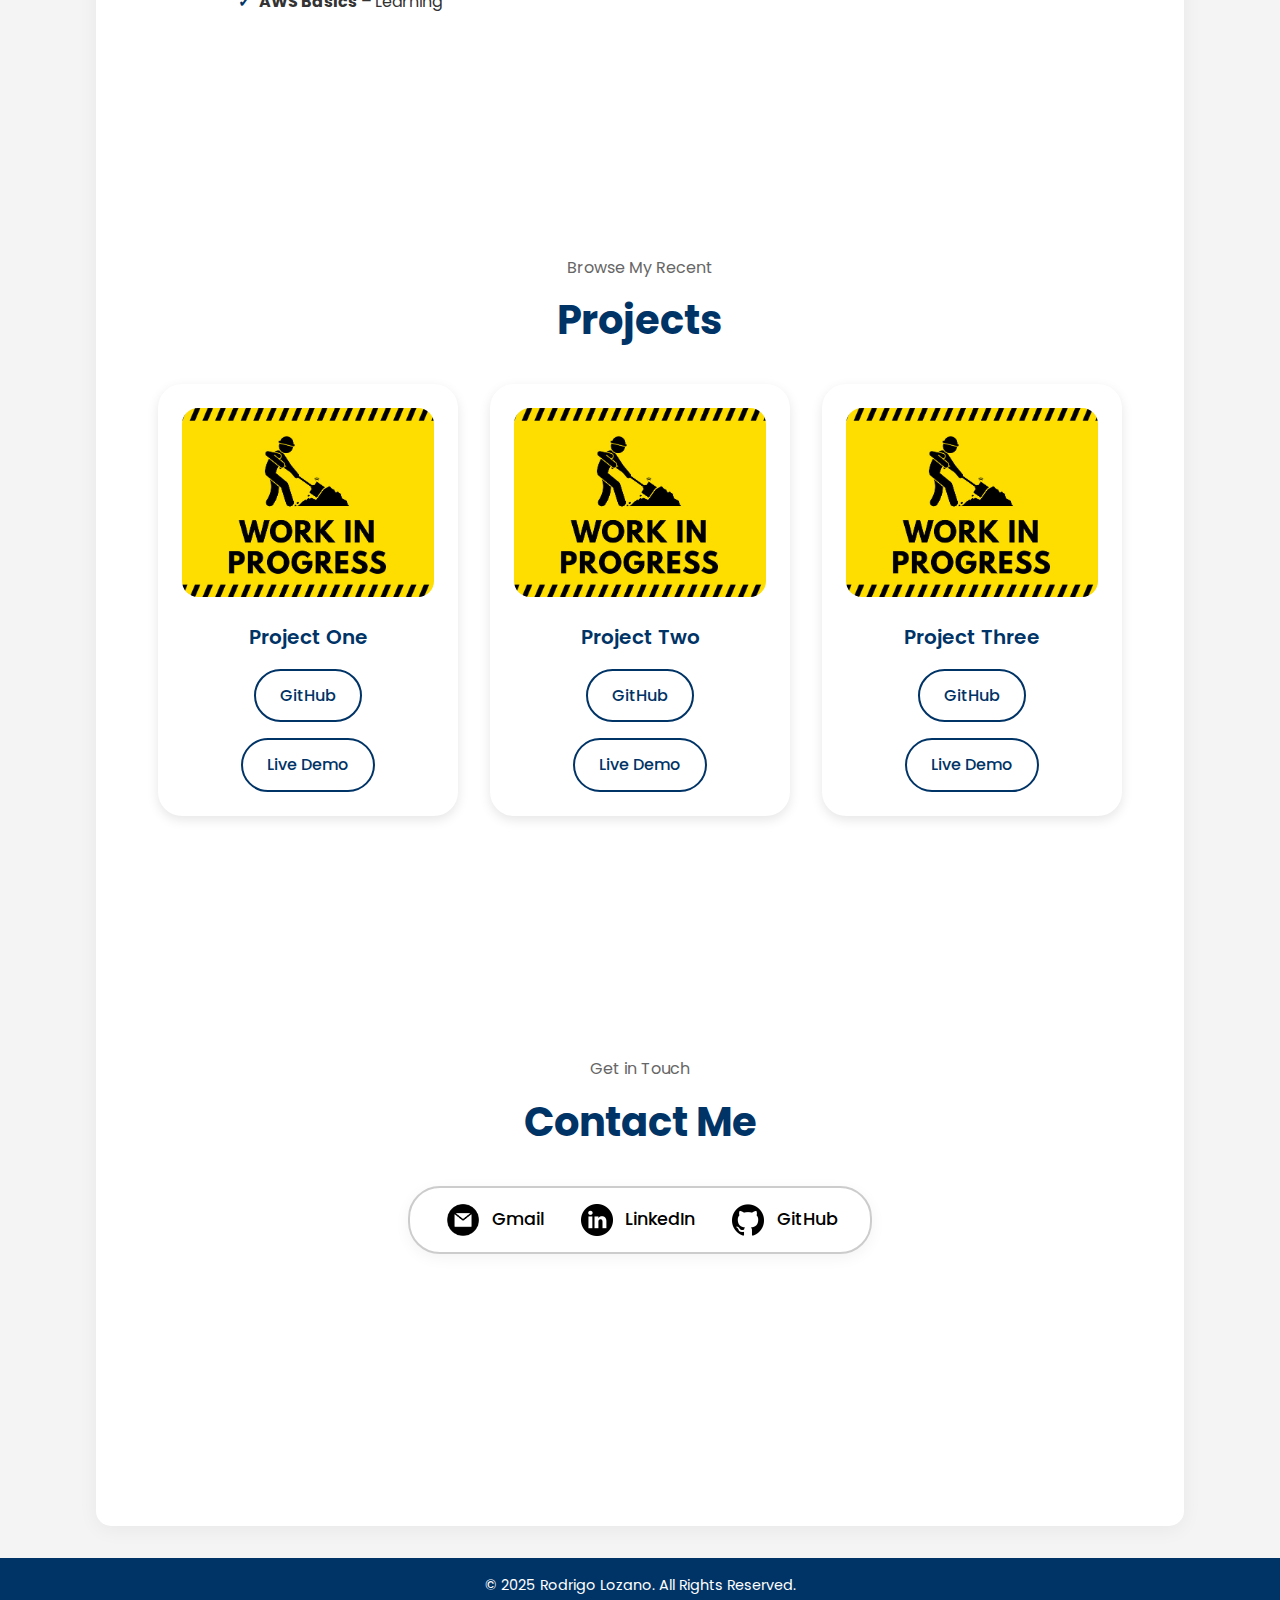
==== commit 498e7485: "Update index.html" ====
--- a/index.html
+++ b/index.html
@@ -26,6 +26,9 @@
         </div>
       </div>
       <img src="./assets/images/arrow.png" alt="arrow" class="arrow" onclick="location.href='./#cv-summary'">
+      <div class="scroll-down">
+        <img src="./assets/images/arrow.png" alt="Arrow icon" class="arrow" onclick="location.href='#cv-summary'">
+      </div>
     </section>
 
     <!-- MINI CV -->
--- a/assets/css/styles.css
+++ b/assets/css/styles.css
@@ -515,6 +515,5 @@
   position: absolute;
   width: 32px;
   height: 32px;
-  right: -5rem;
   bottom: 2.5rem;
 }
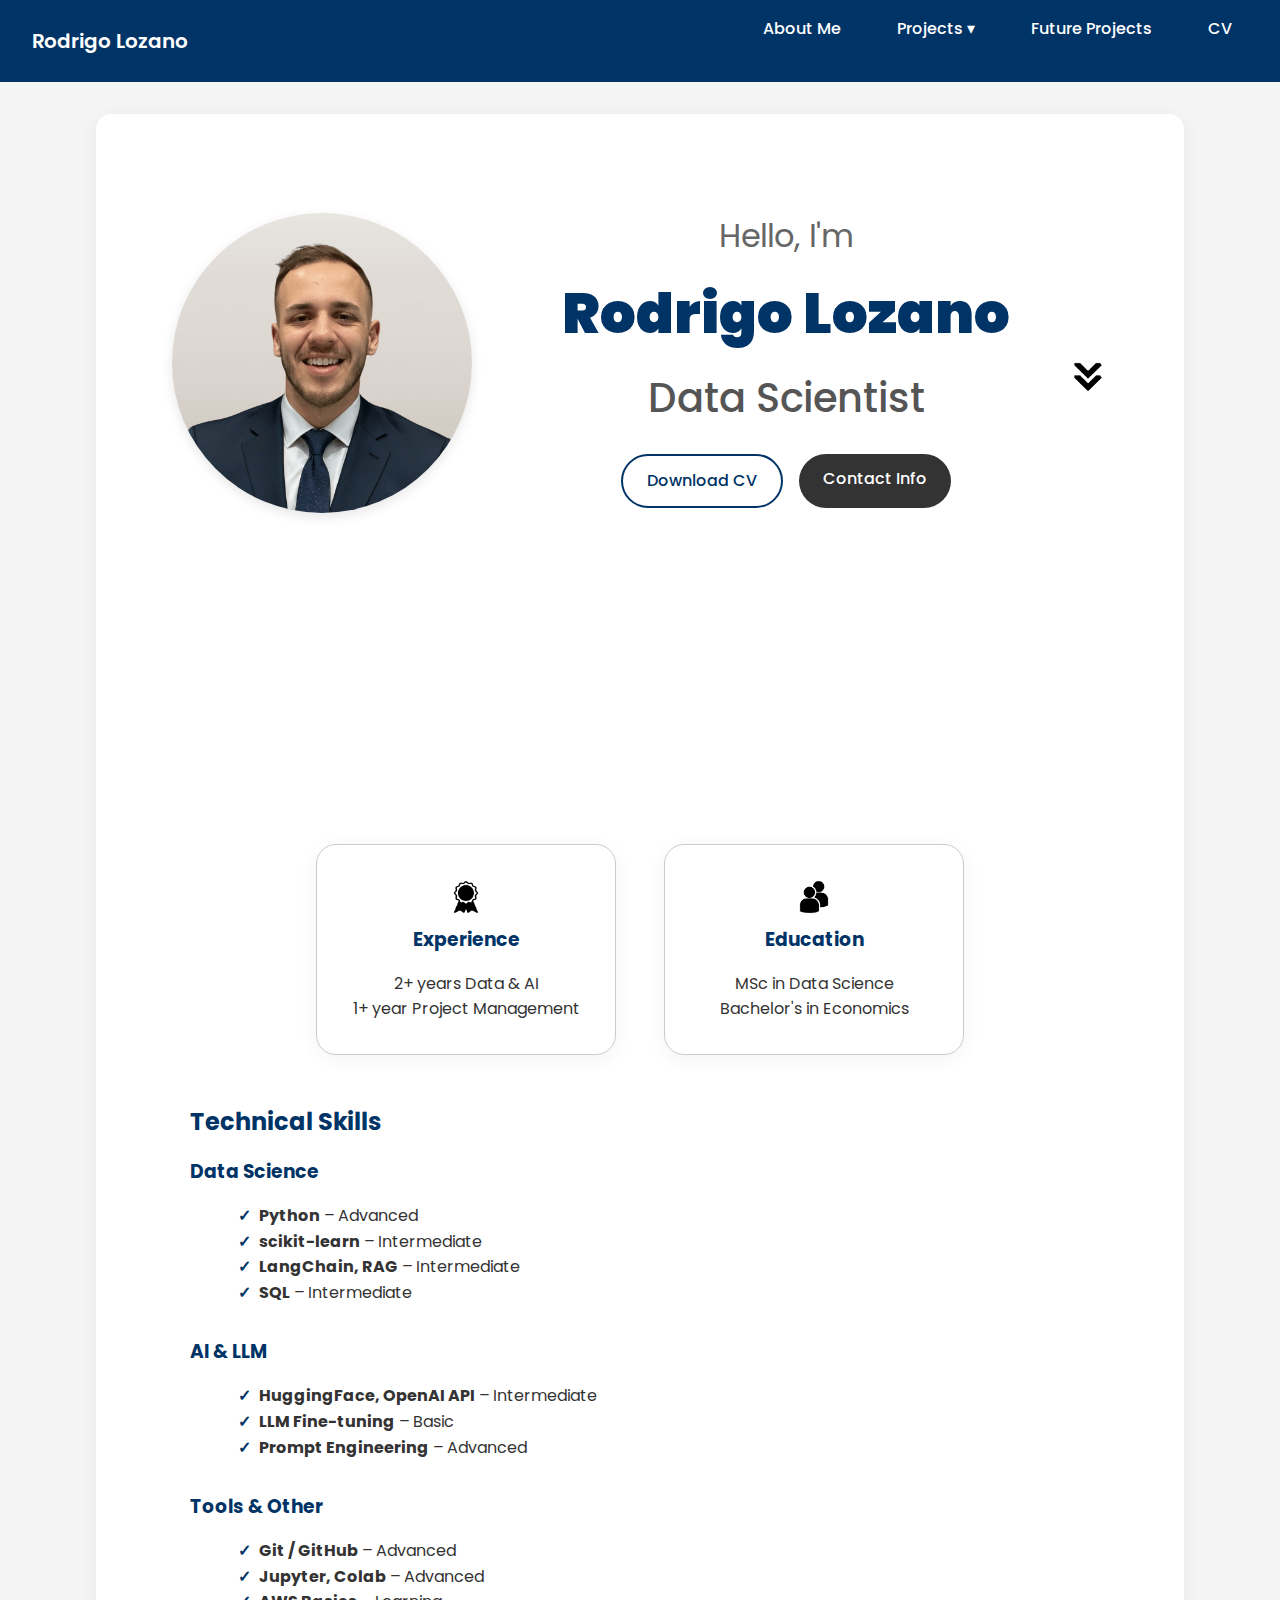
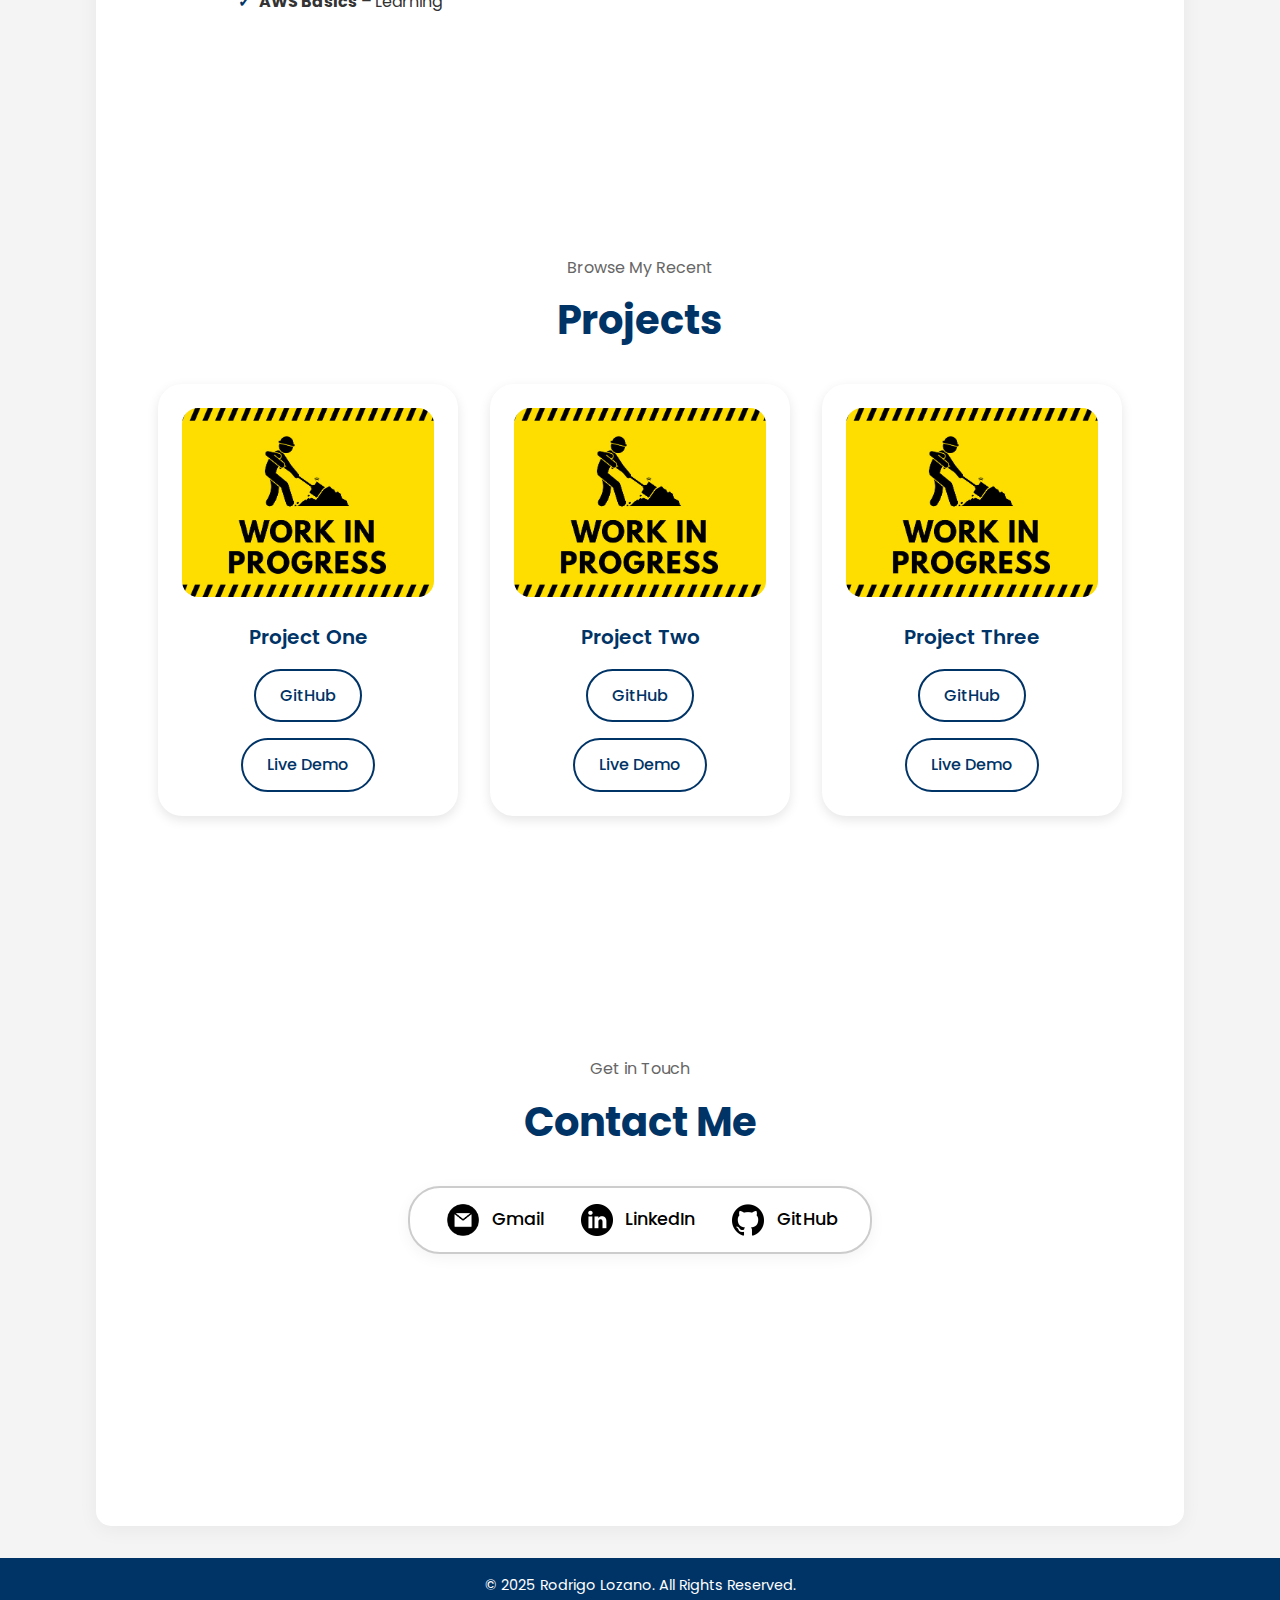
==== commit d36b6f37: "Update index.html" ====
--- a/index.html
+++ b/index.html
@@ -25,7 +25,7 @@
           <a href="#contact-section" class="btn btn-solid">Contact Info</a>
         </div>
       </div>
-      <img src="./assets/images/arrow.png" alt="arrow" class="arrow" onclick="location.href='./#cv-summary'">
+      
       <div class="scroll-down">
         <img src="./assets/images/arrow.png" alt="Arrow icon" class="arrow" onclick="location.href='#cv-summary'">
       </div>
@@ -82,7 +82,7 @@
       </ul>
     </div>
   </div>
-        <img src="./assets/images/arrow.png" alt="Arrow icon" class="arrow" onclick="location.href='./#projects-section'">
+  
 </section>
     </section>
 
@@ -121,7 +121,7 @@
     </div>
 
   </div>      
-        <img src="./assets/images/arrow.png" alt="Arrow icon" class="arrow" onclick="location.href='./#contact-section'">
+       
 </section>
 
     <!-- CONTACT SECTION -->
--- a/assets/css/styles.css
+++ b/assets/css/styles.css
@@ -511,9 +511,19 @@
 .dropdown {
   position: relative;
 }
+
+/* Estilo para el contenedor del ícono de flecha */
+.scroll-down {
+  display: flex;
+  justify-content: center;
+  margin-top: 20px;
+}
+
+/* Estilo para el ícono de flecha */
 .arrow {
-  position: absolute;
-  width: 32px;
-  height: 32px;
-  bottom: 2.5rem;
-}
+  width: 40px;
+  height: auto;
+  cursor: pointer;
+  animation: bounce 2s infinite;
+}
+
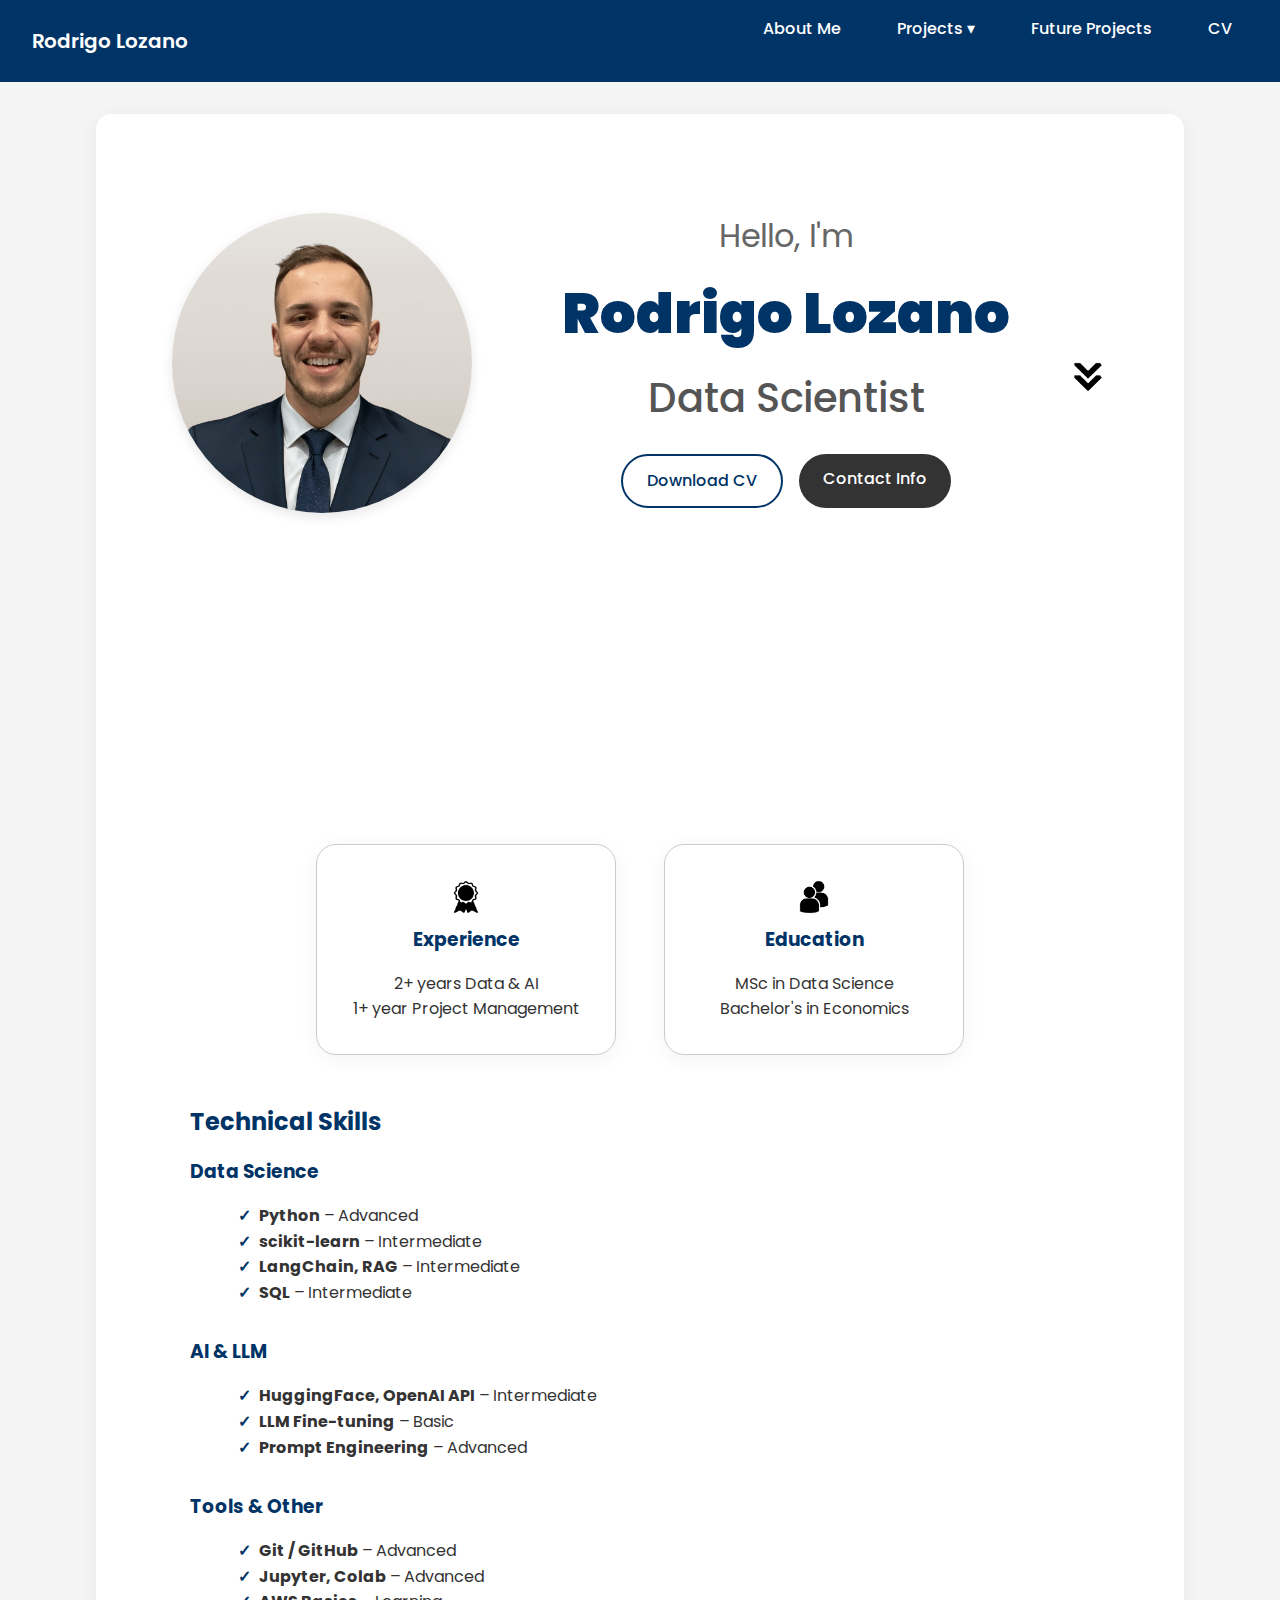
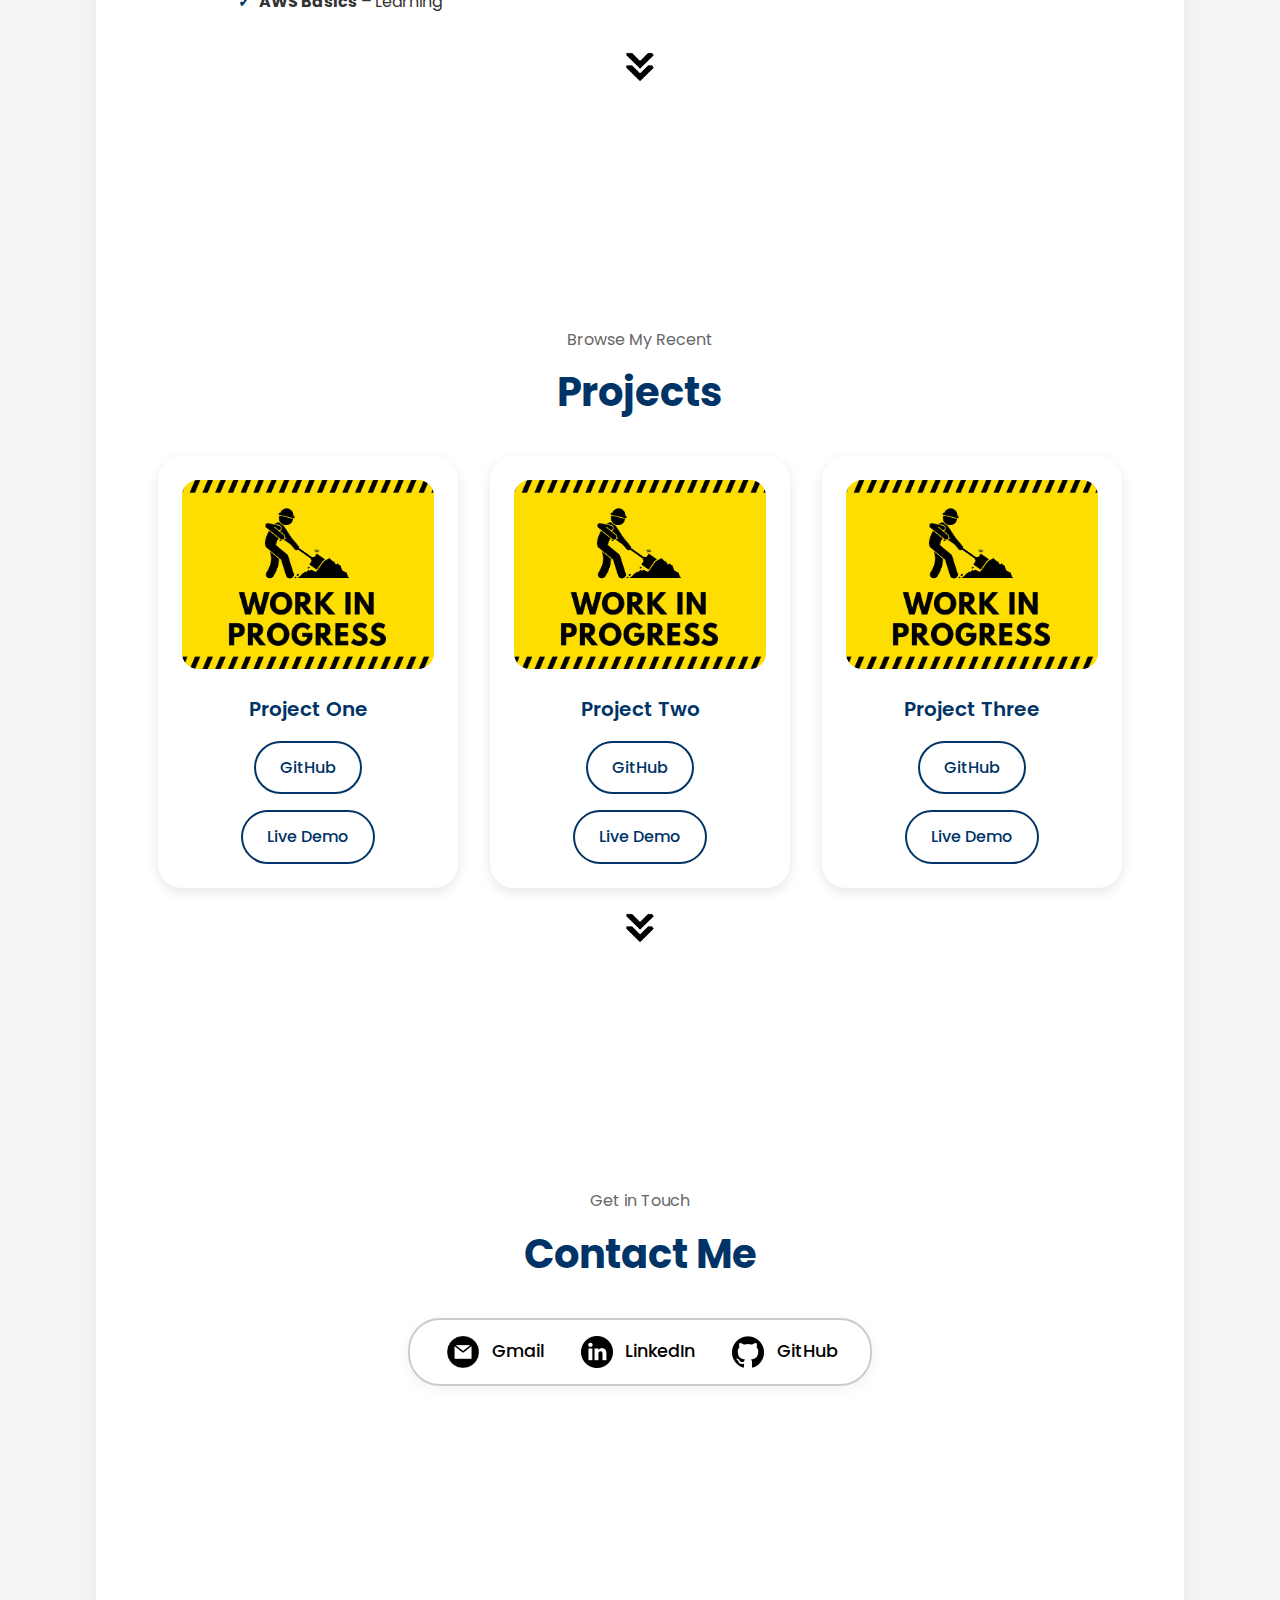
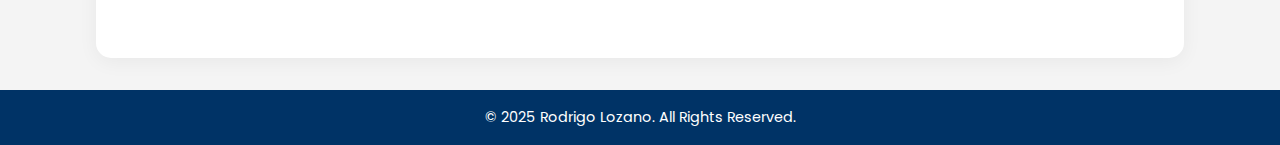
==== commit 010af196: "Update index.html" ====
--- a/index.html
+++ b/index.html
@@ -34,7 +34,7 @@
     <!-- MINI CV -->
     <section class="mini-CV" style="margin-bottom: 15rem;">
       
-      <section class="cv-summary">
+      <section id="cv-summary" class="cv-summary">
   <div class="cv-overview">
     <div class="cv-box">
       <img src="assets/images/experience.png" alt="Experience Icon" class="cv-icon" />
@@ -82,12 +82,14 @@
       </ul>
     </div>
   </div>
-  
+  <div class="scroll-down">
+        <img src="./assets/images/arrow.png" alt="Arrow icon" class="arrow" onclick="location.href='#cv-summary'">
+      </div>
 </section>
     </section>
 
     <!-- PROJECT PREVIEWS -->    
-    <section class="projects-section" style="margin-bottom: 15rem;">
+    <section id="projects-section" class="projects-section" style="margin-bottom: 15rem;">
   <p class="section-subtitle">Browse My Recent</p>
   <h2 class="section-title">Projects</h2>
 
@@ -121,7 +123,9 @@
     </div>
 
   </div>      
-       
+       <div class="scroll-down">
+        <img src="./assets/images/arrow.png" alt="Arrow icon" class="arrow" onclick="location.href='#cv-summary'">
+      </div>
 </section>
 
     <!-- CONTACT SECTION -->
